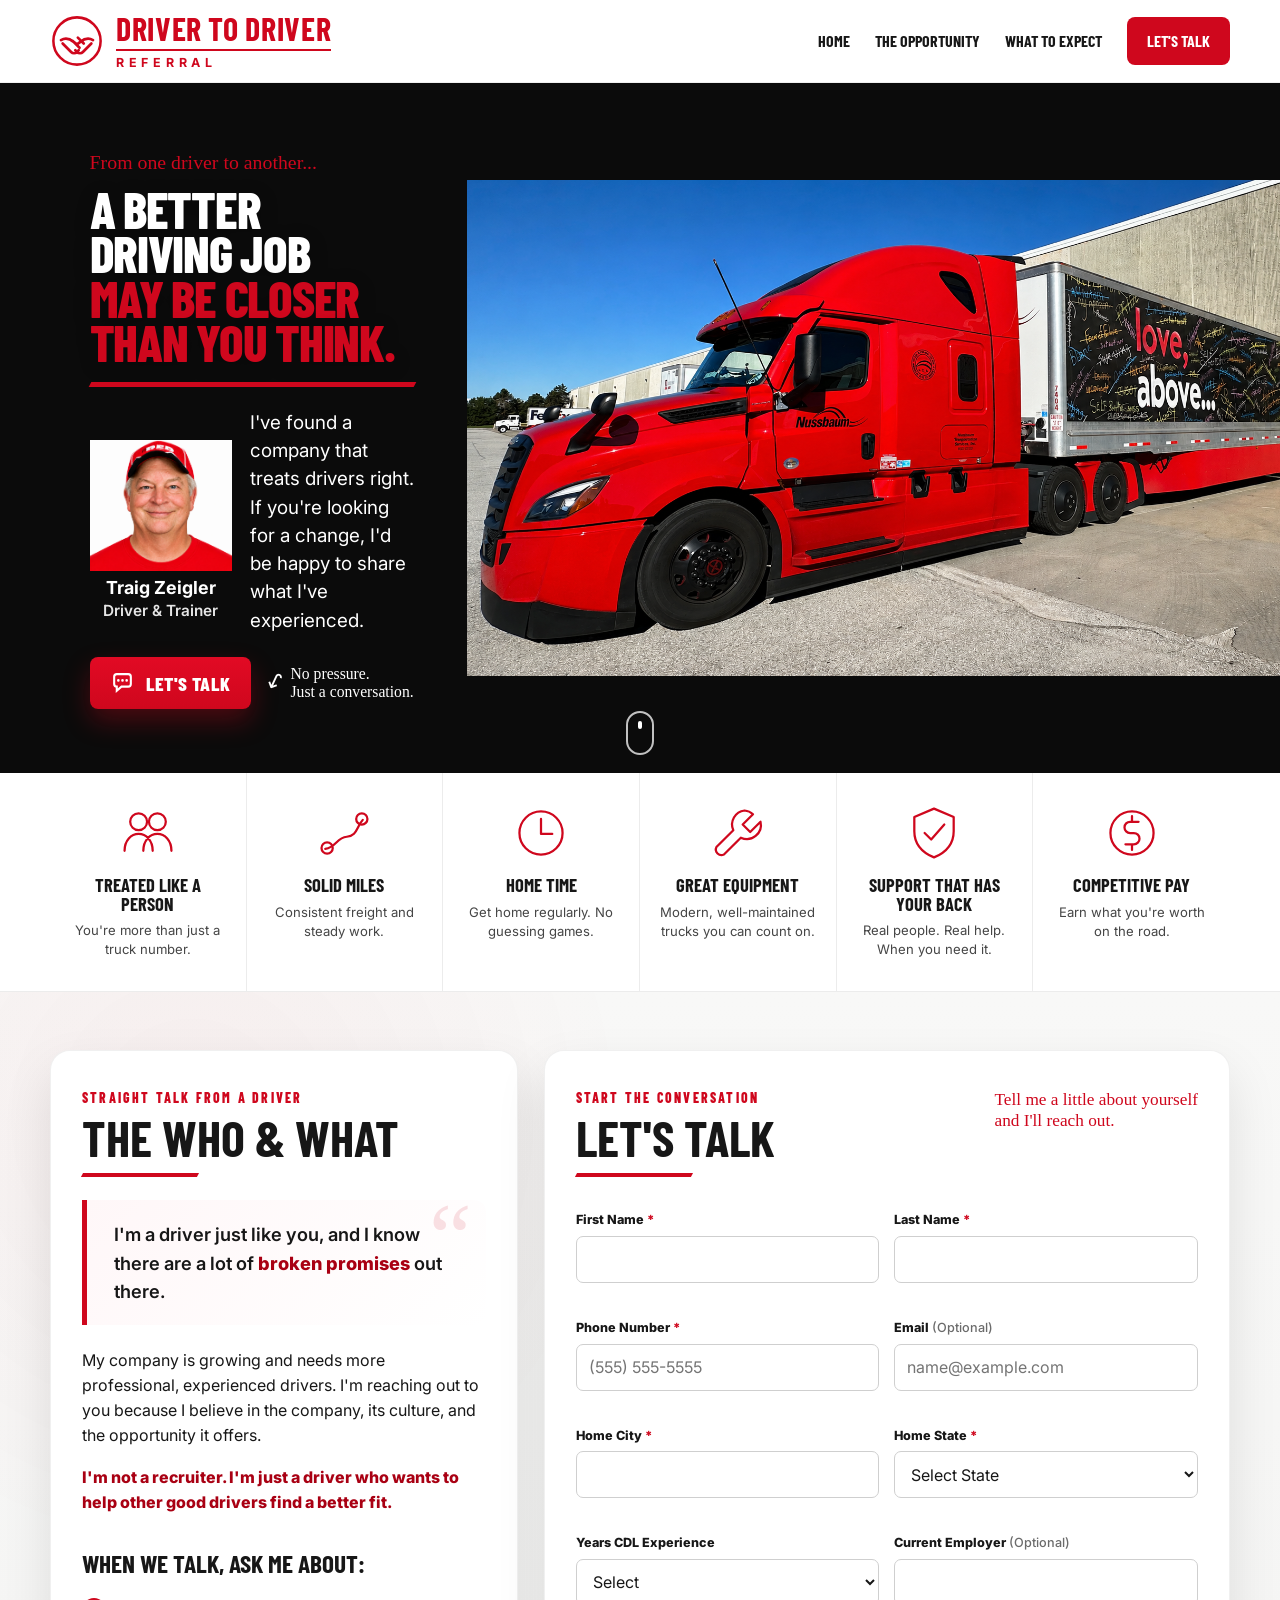
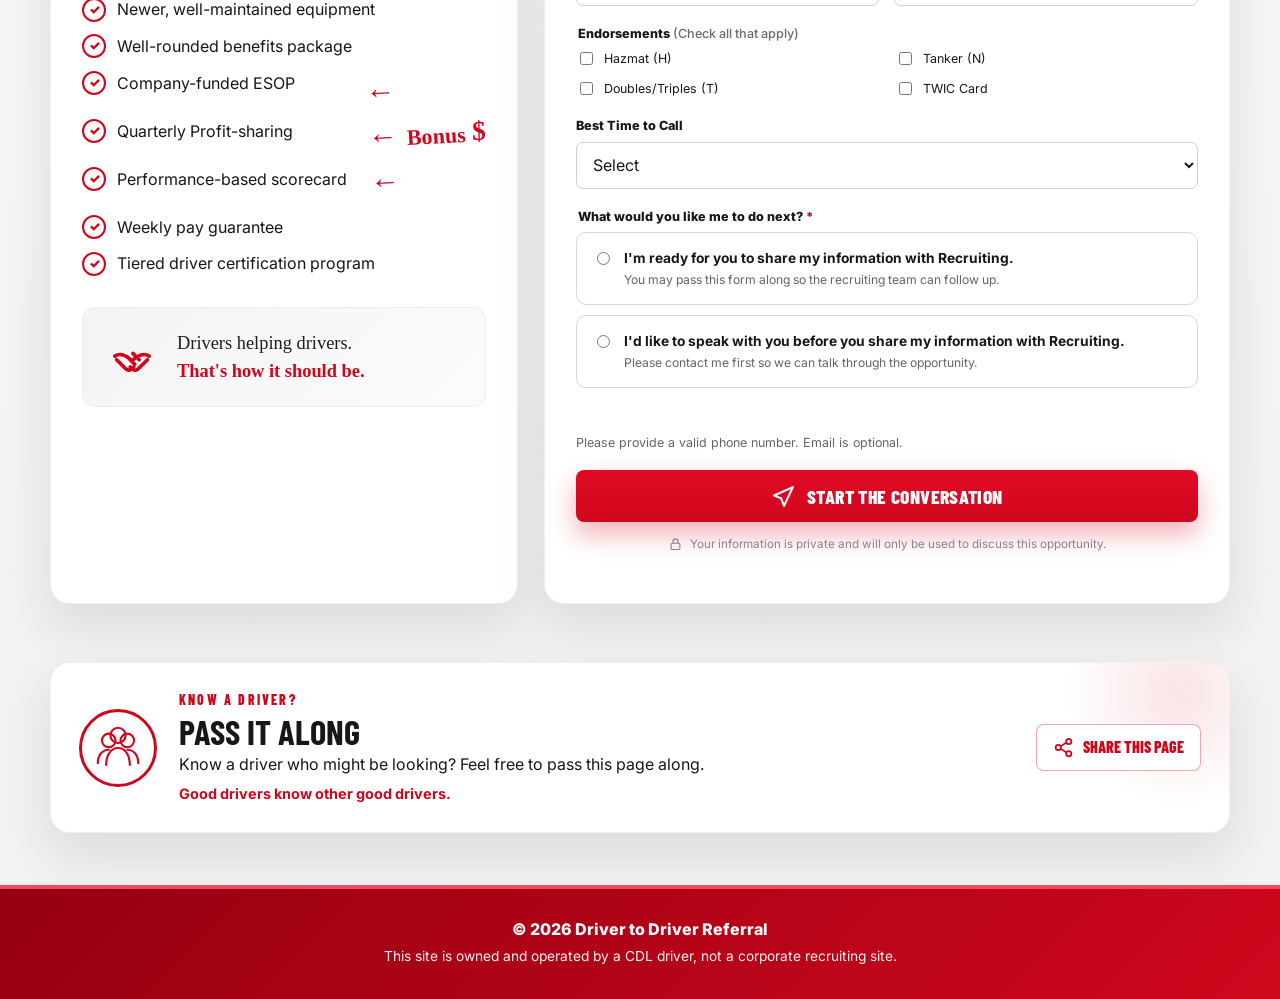
==== index.html @ 785b46cd "Build 3.7.1" ====
<!doctype html>
<html lang="en">
<head>
  <meta charset="utf-8">
  <meta name="viewport" content="width=device-width, initial-scale=1">
  <meta name="theme-color" content="#c7081d">
  <meta name="description" content="A driver-to-driver conversation about a better CDL driving opportunity.">
  <meta property="og:title" content="Driver to Driver Referral">
  <meta property="og:description" content="A straightforward conversation with an experienced CDL driver about a growing driving opportunity.">
  <meta property="og:type" content="website">
  <title>Driver to Driver Referral</title>

  <link rel="preconnect" href="https://fonts.googleapis.com">
  <link rel="preconnect" href="https://fonts.gstatic.com" crossorigin>
  <link href="https://fonts.googleapis.com/css2?family=Barlow+Condensed:wght@600;700;800&family=Inter:wght@400;500;600;700&family=Permanent+Marker&display=swap" rel="stylesheet">
  <link rel="stylesheet" href="style-build-3-7-1.css?v=3.7.1">
  <script src="script-build-3-7-1.js?v=3.7.1" defer></script>
</head>
<body>
  <a class="skip-link" href="#main">Skip to main content</a>

  <header class="site-header" id="home">
    <div class="shell header-inner">
      <a class="brand" href="#home" aria-label="Driver to Driver Referral home">
        <span class="brand-mark" aria-hidden="true">
          <svg viewBox="0 0 64 64">
            <circle cx="32" cy="32" r="28" fill="none" stroke="currentColor" stroke-width="3"/>
            <path d="M13 31c5-3 10-2 15 2l4 3 4-3c5-4 10-5 15-2M15 35l10 10c2 2 5 2 7 0l2-2m15-8L39 45c-2 2-5 2-7 0l-2-2m-3-11 8 8m-2-12 7 7" fill="none" stroke="currentColor" stroke-width="3.2" stroke-linecap="round" stroke-linejoin="round"/>
          </svg>
        </span>
        <span class="brand-copy"><strong>Driver to Driver</strong><span>Referral</span></span>
      </a>

      <button class="menu-toggle" type="button" aria-expanded="false" aria-controls="primary-nav">
        <span></span><span></span><span></span><b class="sr-only">Toggle navigation</b>
      </button>

      <nav class="primary-nav" id="primary-nav" aria-label="Primary navigation">
        <a href="#home">Home</a>
        <a href="#opportunity">The Opportunity</a>
        <a href="#expect">What to Expect</a>
        <a class="nav-cta" href="#talk">Let's Talk</a>
      </nav>
    </div>
  </header>

  <main id="main">
    <section class="hero" aria-labelledby="hero-title">
      <img class="hero-image" src="assets/hero-truck.png?v=3.7.1" alt="Bright red tractor-trailer parked beside a warehouse under a blue sky" fetchpriority="high">
      <div class="hero-scrim" aria-hidden="true"></div>
      <div class="hero-texture" aria-hidden="true"></div>

      <div class="shell hero-inner">
        <div class="hero-copy reveal-on-load">
          <p class="eyebrow script">From one driver to another...</p>
          <h1 id="hero-title">
            <span>A Better</span>
            <span>Driving Job</span>
            <em>May Be Closer</em>
            <em>Than You Think.</em>
          </h1>
          <div class="hero-rule" aria-hidden="true"></div>
          <div class="hero-personal">
            <figure class="hero-portrait">
              <img src="assets/traig-zeigler.png?v=3.7.1" alt="Traig Zeigler, driver and trainer">
              <figcaption>
                <strong>Traig Zeigler</strong>
                <span>Driver &amp; Trainer</span>
              </figcaption>
            </figure>
            <p class="hero-intro">I've found a company that treats drivers right. If you're looking for a change, I'd be happy to share what I've experienced.</p>
          </div>
<div class="hero-actions">
            <a class="button button-primary" href="#talk">
              <svg viewBox="0 0 24 24" aria-hidden="true"><path d="M4 5.5A2.5 2.5 0 0 1 6.5 3h11A2.5 2.5 0 0 1 20 5.5v7a2.5 2.5 0 0 1-2.5 2.5H11l-4.5 4v-4A2.5 2.5 0 0 1 4 12.5v-7Z" fill="none" stroke="currentColor" stroke-width="2"/><path d="M8 9h.01M12 9h.01M16 9h.01" stroke="currentColor" stroke-width="2.5" stroke-linecap="round"/></svg>
              Let's Talk
            </a>
            <p class="no-pressure script">No pressure.<br>Just a conversation.</p>
          </div>
        </div>
      </div>
      <a class="scroll-cue" href="#opportunity" aria-label="Scroll to the opportunity section"><span></span></a>
    </section>

    <section class="benefits" id="opportunity" aria-label="Opportunity benefits">
      <div class="shell benefits-grid">
        <article class="benefit">
          <div class="benefit-icon"><svg viewBox="0 0 64 64" aria-hidden="true"><circle cx="22" cy="20" r="9"/><circle cx="42" cy="20" r="9"/><path d="M7 51c0-11 7-18 15-18s15 7 15 18M27 51c0-11 7-18 15-18s15 7 15 18"/></svg></div>
          <h2>Treated Like a Person</h2><p>You're more than just a truck number.</p>
        </article>
        <article class="benefit">
          <div class="benefit-icon"><svg viewBox="0 0 64 64" aria-hidden="true"><path d="M12 49c12-2 12-12 23-13s10-10 17-18"/><circle cx="14" cy="48" r="6"/><circle cx="51" cy="17" r="6"/></svg></div>
          <h2>Solid Miles</h2><p>Consistent freight and steady work.</p>
        </article>
        <article class="benefit">
          <div class="benefit-icon"><svg viewBox="0 0 64 64" aria-hidden="true"><circle cx="32" cy="32" r="23"/><path d="M32 17v16h12"/></svg></div>
          <h2>Home Time</h2><p>Get home regularly. No guessing games.</p>
        </article>
        <article class="benefit">
          <div class="benefit-icon"><svg viewBox="0 0 64 64" aria-hidden="true"><path d="M39 8a15 15 0 0 0-12 21L9 47a6 6 0 0 0 8 8l18-18A15 15 0 0 0 56 20L45 31l-8-8L48 12A15 15 0 0 0 39 8Z"/></svg></div>
          <h2>Great Equipment</h2><p>Modern, well-maintained trucks you can count on.</p>
        </article>
        <article class="benefit">
          <div class="benefit-icon"><svg viewBox="0 0 64 64" aria-hidden="true"><path d="M32 6 53 15v15c0 14-9 23-21 28C20 53 11 44 11 30V15l21-9Z"/><path d="m22 32 7 7 14-16"/></svg></div>
          <h2>Support That Has Your Back</h2><p>Real people. Real help. When you need it.</p>
        </article>
        <article class="benefit">
          <div class="benefit-icon"><svg viewBox="0 0 64 64" aria-hidden="true"><circle cx="32" cy="32" r="23"/><path d="M39 20h-9a6 6 0 0 0 0 12h4a6 6 0 0 1 0 12h-9M32 14v6m0 24v6"/></svg></div>
          <h2>Competitive Pay</h2><p>Earn what you're worth on the road.</p>
        </article>
      </div>
    </section>

    <section class="conversation" id="expect">
      <div class="shell conversation-grid">
        <article class="story-card panel">
          <span class="section-kicker">Straight talk from a driver</span>
          <h2>The Who &amp; What</h2><div class="red-rule" aria-hidden="true"></div>

          <blockquote>
            <p>I'm a driver just like you, and I know there are a lot of <mark>broken promises</mark> out there.</p>
          </blockquote>

          <p>My company is growing and needs more professional, experienced drivers. I'm reaching out to you because I believe in the company, its culture, and the opportunity it offers.</p>
          <p class="driver-line">I'm not a recruiter. I'm just a driver who wants to help other good drivers find a better fit.</p>

          <h3>When we talk, ask me about:</h3>
          <div class="talking-points-layout">
            <ul class="talking-points talking-points-before">
              <li>Newer, well-maintained equipment</li>
              <li>Well-rounded benefits package</li>
            </ul>

            <div class="bonus-cluster">
              <ul class="talking-points talking-points-bonus">
                <li>Company-funded ESOP</li>
                <li>Quarterly Profit-sharing</li>
                <li>Performance-based scorecard</li>
              </ul>
              <aside class="bonus-callout" aria-label="These three items can provide additional bonus compensation">
                <strong><span class="bonus-word">Bonus</span> <span class="bonus-dollar">$</span></strong>
                <span class="bonus-arrow bonus-arrow-one" aria-hidden="true">←</span>
                <span class="bonus-arrow bonus-arrow-two" aria-hidden="true">←</span>
                <span class="bonus-arrow bonus-arrow-three" aria-hidden="true">←</span>
              </aside>
            </div>

            <ul class="talking-points talking-points-after">
              <li>Weekly pay guarantee</li>
              <li>Tiered driver certification program</li>
            </ul>
          </div>

          <div class="driver-note">
            <span class="driver-note-mark" aria-hidden="true"><svg viewBox="0 0 64 64"><path d="M13 31c5-3 10-2 15 2l4 3 4-3c5-4 10-5 15-2M15 35l10 10c2 2 5 2 7 0l2-2m15-8L39 45c-2 2-5 2-7 0l-2-2m-3-11 8 8m-2-12 7 7" fill="none" stroke="currentColor" stroke-width="4" stroke-linecap="round" stroke-linejoin="round"/></svg></span>
            <p class="script">Drivers helping drivers.<br><strong>That's how it should be.</strong></p>
          </div>
        </article>

        <section class="form-card panel" id="talk" aria-labelledby="talk-title">
          <div class="form-heading">
            <div><span class="section-kicker">Start the conversation</span><h2 id="talk-title">Let's Talk</h2><div class="red-rule" aria-hidden="true"></div></div>
            <p class="script">Tell me a little about yourself<br>and I'll reach out.</p>
          </div>

          <form id="driver-form" action="https://formsubmit.co/redreferral1952@gmail.com" method="POST" novalidate>
            <input type="hidden" name="_subject" value="New Driver to Driver Referral inquiry">
            <input type="hidden" name="_captcha" value="true">
            <input type="hidden" name="_template" value="table">
            <div class="form-grid">
              <div class="field"><label for="first-name">First Name <span>*</span></label><input id="first-name" name="firstName" autocomplete="given-name" required><small id="first-name-error"></small></div>
              <div class="field"><label for="last-name">Last Name <span>*</span></label><input id="last-name" name="lastName" autocomplete="family-name" required><small id="last-name-error"></small></div>
              <div class="field"><label for="phone">Phone Number <span>*</span></label><input id="phone" name="phone" type="tel" inputmode="tel" autocomplete="tel" placeholder="(555) 555-5555" required><small id="phone-error"></small></div>
              <div class="field"><label for="email">Email <span class="optional">(Optional)</span></label><input id="email" name="email" type="email" autocomplete="email" placeholder="name@example.com"><small id="email-error"></small></div>
              <div class="field"><label for="city">Home City <span>*</span></label><input id="city" name="city" autocomplete="address-level2" required><small id="city-error"></small></div>
              <div class="field"><label for="state">Home State <span>*</span></label><select id="state" name="state" autocomplete="address-level1" required><option value="">Select State</option><option>Alabama</option><option>Alaska</option><option>Arizona</option><option>Arkansas</option><option>California</option><option>Colorado</option><option>Connecticut</option><option>Delaware</option><option>Florida</option><option>Georgia</option><option>Hawaii</option><option>Idaho</option><option>Illinois</option><option>Indiana</option><option>Iowa</option><option>Kansas</option><option>Kentucky</option><option>Louisiana</option><option>Maine</option><option>Maryland</option><option>Massachusetts</option><option>Michigan</option><option>Minnesota</option><option>Mississippi</option><option>Missouri</option><option>Montana</option><option>Nebraska</option><option>Nevada</option><option>New Hampshire</option><option>New Jersey</option><option>New Mexico</option><option>New York</option><option>North Carolina</option><option>North Dakota</option><option>Ohio</option><option>Oklahoma</option><option>Oregon</option><option>Pennsylvania</option><option>Rhode Island</option><option>South Carolina</option><option>South Dakota</option><option>Tennessee</option><option>Texas</option><option>Utah</option><option>Vermont</option><option>Virginia</option><option>Washington</option><option>West Virginia</option><option>Wisconsin</option><option>Wyoming</option></select><small id="state-error"></small></div>
              <div class="field"><label for="experience">Years CDL Experience</label><select id="experience" name="experience"><option value="">Select</option><option>Less than 1 year</option><option>1–3 years</option><option>3–5 years</option><option>5–10 years</option><option>10+ years</option></select></div>
              <div class="field"><label for="employer">Current Employer <span class="optional">(Optional)</span></label><input id="employer" name="employer" autocomplete="organization"></div>
            </div>

            <fieldset class="endorsements"><legend>Endorsements <span class="optional">(Check all that apply)</span></legend><label><input type="checkbox" name="endorsements" value="Hazmat (H)"> Hazmat (H)</label><label><input type="checkbox" name="endorsements" value="Tanker (N)"> Tanker (N)</label><label><input type="checkbox" name="endorsements" value="Doubles/Triples (T)"> Doubles/Triples (T)</label><label><input type="checkbox" name="endorsements" value="TWIC Card"> TWIC Card</label></fieldset>

            <div class="field compact-field"><label for="best-time">Best Time to Call</label><select id="best-time" name="bestTime"><option value="">Select</option><option>Morning</option><option>Afternoon</option><option>Evening</option><option>Anytime</option></select></div>

            <fieldset class="consent-options"><legend>What would you like me to do next? <span>*</span></legend>
              <label class="choice-card"><input type="radio" name="nextStep" value="Share with recruiting" required><span><strong>I'm ready for you to share my information with Recruiting.</strong><small>You may pass this form along so the recruiting team can follow up.</small></span></label>
              <label class="choice-card"><input type="radio" name="nextStep" value="Talk with driver first"><span><strong>I'd like to speak with you before you share my information with Recruiting.</strong><small>Please contact me first so we can talk through the opportunity.</small></span></label>
              <small id="next-step-error"></small>
            </fieldset>

            <p class="contact-note" id="phone-email-note">Please provide a valid phone number. Email is optional.</p>
            <button class="button submit-button" type="submit"><svg viewBox="0 0 24 24" aria-hidden="true"><path d="m21 3-8.5 18-2.8-7.2L3 11l18-8Z" fill="none" stroke="currentColor" stroke-width="2" stroke-linejoin="round"/></svg>Start the Conversation</button>
            <p class="privacy-note"><svg viewBox="0 0 24 24" aria-hidden="true"><rect x="5" y="10" width="14" height="10" rx="2"/><path d="M8 10V7a4 4 0 0 1 8 0v3"/></svg>Your information is private and will only be used to discuss this opportunity.</p>
            <div class="form-status" id="form-status" role="status" aria-live="polite"></div>
          </form>
        </section>
      </div>
    </section>

    <section class="refer-section" aria-labelledby="refer-title">
      <div class="shell refer-card panel">
        <div class="refer-icon" aria-hidden="true"><svg viewBox="0 0 64 64"><circle cx="21" cy="23" r="8"/><circle cx="43" cy="23" r="8"/><circle cx="32" cy="17" r="9"/><path d="M8 50c0-10 6-16 13-16m35 16c0-10-6-16-13-16M18 52c0-12 6-20 14-20s14 8 14 20"/></svg></div>
        <div class="refer-copy"><span class="section-kicker">Know a Driver?</span><h2 id="refer-title">Pass It Along</h2><p>Know a driver who might be looking? Feel free to pass this page along.</p><strong>Good drivers know other good drivers.</strong></div>
        <button class="share-button" id="share-button" type="button"><svg viewBox="0 0 24 24" aria-hidden="true"><circle cx="18" cy="5" r="3"/><circle cx="6" cy="12" r="3"/><circle cx="18" cy="19" r="3"/><path d="m8.7 10.7 6.6-4.4m-6.6 7 6.6 4.4"/></svg><span>Share This Page</span></button>
      </div>
    </section>
  </main>

  <footer class="site-footer">
    <div class="shell"><p>© <span id="copyright-year">2026</span> Driver to Driver Referral</p><p>This site is owned and operated by a CDL driver, not a corporate recruiting site.</p></div>
  </footer>
</body>
</html>
---- style-build-3-7-1.css ----
:root{--red:#cf071d;--red-dark:#a90013;--ink:#171717;--muted:#646464;--paper:#fff;--soft:#f6f6f5;--line:#dedede;--shadow:0 22px 50px rgba(17,17,17,.10);--radius:20px;--shell:1180px}*,:before,:after{box-sizing:border-box}html{scroll-behavior:smooth}body{margin:0;color:var(--ink);background:var(--paper);font-family:Inter,Arial,sans-serif;line-height:1.55;-webkit-font-smoothing:antialiased}img{max-width:100%;display:block}a{color:inherit}button,input,select{font:inherit}button,a{-webkit-tap-highlight-color:transparent}.shell{width:min(calc(100% - 32px),var(--shell));margin-inline:auto}.sr-only{position:absolute;width:1px;height:1px;padding:0;margin:-1px;overflow:hidden;clip:rect(0,0,0,0);white-space:nowrap;border:0}.skip-link{position:fixed;z-index:999;left:16px;top:12px;padding:10px 14px;color:#fff;background:#111;border-radius:8px;transform:translateY(-150%)}.skip-link:focus{transform:translateY(0)}
.site-header{position:sticky;top:0;z-index:100;background:rgba(255,255,255,.95);backdrop-filter:blur(14px);border-bottom:1px solid rgba(0,0,0,.06);transition:box-shadow .2s ease}.site-header.is-scrolled{box-shadow:0 8px 28px rgba(0,0,0,.08)}.header-inner{min-height:82px;display:flex;align-items:center;justify-content:space-between;gap:24px}.brand{display:inline-flex;align-items:center;gap:12px;color:var(--red);text-decoration:none}.brand-mark{width:54px;height:54px;display:grid;place-items:center}.brand-mark svg{width:100%;height:100%}.brand-copy{display:grid;line-height:.95;text-transform:uppercase}.brand-copy strong{font-family:"Barlow Condensed",sans-serif;font-size:clamp(1.55rem,3vw,2rem);letter-spacing:.02em}.brand-copy span{margin-top:6px;padding-top:6px;font-size:.78rem;font-weight:700;letter-spacing:.38em;border-top:2px solid currentColor}.menu-toggle{width:46px;height:42px;display:inline-grid;place-content:center;gap:5px;background:transparent;border:0;cursor:pointer}.menu-toggle span{width:26px;height:2px;background:var(--ink);border-radius:4px;transition:.2s}.menu-toggle[aria-expanded=true] span:nth-child(1){transform:translateY(7px) rotate(45deg)}.menu-toggle[aria-expanded=true] span:nth-child(2){opacity:0}.menu-toggle[aria-expanded=true] span:nth-child(3){transform:translateY(-7px) rotate(-45deg)}.primary-nav{position:absolute;left:0;right:0;top:100%;display:none;padding:14px 16px 20px;background:#fff;border-bottom:1px solid var(--line);box-shadow:0 12px 25px rgba(0,0,0,.08)}.primary-nav.is-open{display:grid}.primary-nav a{padding:13px 10px;font-family:"Barlow Condensed",sans-serif;font-size:1.12rem;font-weight:700;text-transform:uppercase;text-decoration:none}.primary-nav a:hover,.primary-nav a:focus-visible{color:var(--red)}.primary-nav .nav-cta{margin-top:8px;text-align:center;color:#fff;background:var(--red);border-radius:8px}
.hero{position:relative;min-height:700px;overflow:hidden;background:#111}.hero-image{position:absolute;inset:0;width:100%;height:100%;object-fit:cover;object-position:58% center;transform:scale(1.015)}.hero-scrim{position:absolute;inset:0;background:linear-gradient(90deg,rgba(0,0,0,.93) 0%,rgba(0,0,0,.8) 31%,rgba(0,0,0,.4) 55%,rgba(0,0,0,.06) 78%),linear-gradient(0deg,rgba(0,0,0,.33),transparent 48%)}.hero-texture{position:absolute;inset:0;opacity:.12;background-image:radial-gradient(rgba(255,255,255,.25) .6px,transparent .6px);background-size:8px 8px;mix-blend-mode:soft-light}.hero-inner{position:relative;z-index:1;min-height:700px;display:flex;align-items:center;padding-block:56px}.hero-copy{width:min(100%,570px);color:#fff}.reveal-on-load{animation:heroIn .75s ease-out both}@keyframes heroIn{from{opacity:0;transform:translateY(18px)}to{opacity:1;transform:none}}.script{margin:0;color:var(--red);font-family:"Permanent Marker",cursive;font-weight:400}.eyebrow{font-size:clamp(1.1rem,3.8vw,1.7rem)}.hero h1{margin:12px 0 0;font-family:"Barlow Condensed",sans-serif;font-size:clamp(3.7rem,13.3vw,6.5rem);font-weight:800;line-height:.82;letter-spacing:-.025em;text-transform:uppercase;text-shadow:0 4px 18px rgba(0,0,0,.26)}.hero h1 span,.hero h1 em{display:block;font-style:normal}.hero h1 em{color:var(--red)}.hero-rule,.red-rule{height:5px;background:var(--red);transform:skewX(-28deg)}.hero-rule{width:min(100%,490px);margin:24px 0 20px}.hero-intro{max-width:515px;margin:0 0 18px;font-size:1.02rem}.hero-points{display:grid;grid-template-columns:1fr;gap:8px;margin:0;padding:0;list-style:none}.hero-points li{position:relative;padding-left:26px;font-size:.94rem;font-weight:600}.hero-points li:before{content:"✓";position:absolute;left:0;top:.05em;display:grid;place-items:center;width:18px;height:18px;color:#fff;background:var(--red);border-radius:50%;font-size:.72rem;font-weight:800}.hero-actions{display:flex;flex-wrap:wrap;align-items:center;gap:18px;margin-top:28px}.button{min-height:54px;display:inline-flex;align-items:center;justify-content:center;gap:11px;padding:13px 25px;color:#fff;background:linear-gradient(180deg,#e20a24,var(--red));border:0;border-radius:8px;box-shadow:0 12px 27px rgba(207,7,29,.32);font-family:"Barlow Condensed",sans-serif;font-size:1.36rem;font-weight:800;letter-spacing:.02em;text-transform:uppercase;text-decoration:none;cursor:pointer;transition:transform .18s ease,box-shadow .18s ease,filter .18s ease}.button:hover{transform:translateY(-2px);box-shadow:0 16px 34px rgba(207,7,29,.38);filter:saturate(1.08)}.button:focus-visible,.share-button:focus-visible{outline:3px solid #fff;outline-offset:3px}.button svg{width:25px;height:25px}.no-pressure{position:relative;padding-left:26px;color:#fff;font-size:1.05rem;line-height:1.18}.no-pressure:before{content:"↪";position:absolute;left:0;top:2px;color:#fff;font-family:sans-serif;font-size:1.4rem;transform:rotate(115deg)}.scroll-cue{position:absolute;z-index:2;bottom:18px;left:50%;width:28px;height:44px;border:2px solid rgba(255,255,255,.75);border-radius:16px;transform:translateX(-50%)}.scroll-cue span{position:absolute;left:50%;top:8px;width:4px;height:8px;background:#fff;border-radius:4px;transform:translateX(-50%);animation:scroll 1.7s infinite}@keyframes scroll{0%{opacity:0;transform:translate(-50%,0)}35%{opacity:1}100%{opacity:0;transform:translate(-50%,14px)}}
.benefits{position:relative;background:#fff;border-bottom:1px solid #ececec}.benefits-grid{display:grid;grid-template-columns:repeat(2,1fr)}.benefit{min-width:0;padding:30px 16px 32px;text-align:center;border-right:1px solid #ececec;border-bottom:1px solid #ececec;transition:background .2s ease,transform .2s ease}.benefit:nth-child(2n){border-right:0}.benefit:hover{background:#fff8f9;transform:translateY(-3px)}.benefit-icon{width:60px;height:60px;margin:0 auto 13px;color:var(--red);transition:transform .2s ease}.benefit:hover .benefit-icon{transform:scale(1.08)}.benefit-icon svg{width:100%;height:100%;fill:none;stroke:currentColor;stroke-width:2.4;stroke-linecap:round;stroke-linejoin:round}.benefit h2{margin:0 0 8px;font-family:"Barlow Condensed",sans-serif;font-size:1.16rem;line-height:1;text-transform:uppercase}.benefit p{margin:0;color:#454545;font-size:.82rem;line-height:1.45}
.conversation{padding:50px 0;background:radial-gradient(circle at 15% 10%,rgba(207,7,29,.045),transparent 28%),linear-gradient(180deg,#f8f8f7,#f2f2f1)}.conversation-grid{display:grid;gap:26px}.panel{background:#fff;border:1px solid rgba(0,0,0,.06);border-radius:var(--radius);box-shadow:var(--shadow)}.story-card,.form-card{padding:30px 23px}.section-kicker{display:block;margin-bottom:5px;color:var(--red);font-family:"Barlow Condensed",sans-serif;font-size:.86rem;font-weight:800;letter-spacing:.16em;text-transform:uppercase}.story-card h2,.form-card h2,.refer-card h2{margin:0;font-family:"Barlow Condensed",sans-serif;font-size:clamp(2.2rem,8vw,3.15rem);line-height:.95;text-transform:uppercase}.red-rule{width:116px;height:4px;margin:12px 0 23px}.story-card p{margin:0 0 18px}.story-card blockquote{position:relative;margin:0 0 23px;padding:20px 20px 20px 27px;background:linear-gradient(135deg,#fff7f8,#fff);border-left:5px solid var(--red);border-radius:0 12px 12px 0}.story-card blockquote:before{content:"“";position:absolute;right:14px;top:-11px;color:rgba(207,7,29,.12);font-family:Georgia,serif;font-size:6rem;line-height:1}.story-card blockquote p{position:relative;margin:0;font-size:1.14rem;font-weight:600}.story-card mark{color:var(--red-dark);background:transparent;font-weight:800}.driver-line{color:var(--red-dark);font-weight:800}.story-card h3{margin:29px 0 14px;font-family:"Barlow Condensed",sans-serif;font-size:1.58rem;text-transform:uppercase}.talking-points{display:grid;gap:12px;margin:0;padding:0;list-style:none}.talking-points li{position:relative;padding-left:35px}.talking-points li:before{content:"✓";position:absolute;left:0;top:.04em;display:grid;place-items:center;width:24px;height:24px;color:var(--red);border:2px solid var(--red);border-radius:50%;font-size:.8rem;font-weight:900}.driver-note{display:flex;align-items:center;gap:16px;margin-top:31px;padding:20px;background:linear-gradient(135deg,#f4f4f4,#fbfbfb);border:1px solid #ececec;border-radius:13px}.driver-note-mark{flex:0 0 58px;width:58px;height:58px;color:var(--red)}.driver-note-mark svg{width:100%;height:100%}.driver-note p{margin:0;color:#1f1f1f;font-size:1.15rem}.driver-note strong{color:var(--red)}.form-heading{display:flex;flex-direction:column;gap:5px;margin-bottom:10px}.form-heading .script{font-size:1.08rem;line-height:1.2}.form-grid{display:grid;gap:15px}.field label,fieldset legend{display:block;margin-bottom:6px;font-size:.79rem;font-weight:800}.field label>span,fieldset legend>span{color:var(--red)}.optional{color:#6b6b6b!important;font-weight:500}.field input,.field select{width:100%;min-height:47px;padding:10px 12px;color:var(--ink);background:#fff;border:1px solid #cfcfcf;border-radius:7px;outline:none;transition:border-color .16s ease,box-shadow .16s ease,background .16s ease}.field input:hover,.field select:hover{border-color:#aaa}.field input:focus,.field select:focus{border-color:var(--red);box-shadow:0 0 0 4px rgba(207,7,29,.10);background:#fff}.field input[aria-invalid=true],.field select[aria-invalid=true]{border-color:var(--red);box-shadow:0 0 0 3px rgba(207,7,29,.09)}.field small,.consent-options>small{display:block;min-height:17px;margin-top:3px;color:var(--red-dark);font-size:.75rem;line-height:1.2}.endorsements,.consent-options{margin:18px 0 0;padding:0;border:0}.endorsements{display:grid;grid-template-columns:1fr 1fr;gap:10px 16px}.endorsements legend{grid-column:1/-1}.endorsements label{display:flex;align-items:center;gap:8px;font-size:.78rem}.endorsements input,.choice-card input{accent-color:var(--red)}.compact-field{margin-top:18px}.consent-options{display:grid;gap:10px}.choice-card{display:grid;grid-template-columns:auto 1fr;gap:11px;align-items:flex-start;padding:15px;border:1px solid #d8d8d8;border-radius:10px;cursor:pointer;transition:border-color .16s ease,background .16s ease,box-shadow .16s ease}.choice-card:hover,.choice-card:has(input:checked){border-color:var(--red);background:#fff8f9;box-shadow:0 7px 18px rgba(207,7,29,.08)}.choice-card input{margin-top:4px}.choice-card strong{display:block;margin-bottom:3px;font-size:.86rem}.choice-card small{display:block;min-height:0;color:var(--muted);font-size:.76rem;line-height:1.35}.contact-note{margin:15px 0 10px;color:var(--muted);font-size:.78rem}.contact-note.is-error{color:var(--red-dark);font-weight:700}.submit-button{width:100%;margin-top:8px}.privacy-note{display:flex;align-items:center;justify-content:center;gap:7px;margin:13px 0 0;color:#858585;font-size:.73rem;text-align:center}.privacy-note svg{width:15px;height:15px;fill:none;stroke:currentColor;stroke-width:1.8}.form-status{margin-top:14px;padding:0;border-radius:8px;font-size:.84rem;font-weight:700}.form-status.success,.form-status.error{padding:12px 14px}.form-status.success{color:#145c32;background:#eaf7ef}.form-status.error{color:#8b0010;background:#fff0f2}
.refer-section{padding:0 0 52px;background:#f2f2f1}.refer-card{position:relative;overflow:hidden;display:flex;align-items:center;gap:22px;padding:26px 28px}.refer-card:after{content:"";position:absolute;right:-70px;top:-90px;width:240px;height:240px;background:radial-gradient(circle,rgba(207,7,29,.11),transparent 67%)}.refer-icon{position:relative;z-index:1;flex:0 0 78px;width:78px;height:78px;color:var(--red);border:3px solid var(--red);border-radius:50%;display:grid;place-items:center}.refer-icon svg{width:54px;height:54px;fill:none;stroke:currentColor;stroke-width:2.5;stroke-linecap:round;stroke-linejoin:round}.refer-copy{position:relative;z-index:1;flex:1}.refer-card h2{font-size:2.15rem}.refer-card p{margin:4px 0}.refer-card strong{color:var(--red);font-size:.9rem}.share-button{position:relative;z-index:1;display:inline-flex;align-items:center;gap:9px;min-height:46px;padding:10px 16px;color:var(--red);background:#fff;border:1px solid rgba(207,7,29,.35);border-radius:8px;font-family:"Barlow Condensed",sans-serif;font-size:1rem;font-weight:800;text-transform:uppercase;cursor:pointer}.share-button:hover{background:#fff8f9}.share-button svg{width:21px;height:21px;fill:none;stroke:currentColor;stroke-width:2}.site-footer{position:relative;padding:28px 0;color:#fff;background:linear-gradient(135deg,#950011,var(--red));text-align:center}.site-footer:before{content:"";position:absolute;left:0;right:0;top:0;height:4px;background:#f24a5c}.site-footer p{margin:4px 0}.site-footer p:first-child{font-weight:800}.site-footer p:last-child{font-size:.86rem;opacity:.95}
@media(min-width:620px){.hero-points{grid-template-columns:repeat(2,minmax(0,1fr))}.benefits-grid{grid-template-columns:repeat(3,1fr)}.benefit:nth-child(2n){border-right:1px solid #ececec}.benefit:nth-child(3n){border-right:0}.form-grid{grid-template-columns:repeat(2,minmax(0,1fr))}.form-heading{flex-direction:row;justify-content:space-between;align-items:flex-start}.form-heading .script{padding-top:3px;text-align:left}}
@media(min-width:900px){.menu-toggle{display:none}.primary-nav{position:static;display:flex;align-items:center;gap:25px;padding:0;background:transparent;border:0;box-shadow:none}.primary-nav a{padding:10px 0;font-size:1rem}.primary-nav .nav-cta{margin:0;padding:12px 20px}.hero,.hero-inner{min-height:690px}.hero-copy{width:550px}.benefits-grid{grid-template-columns:repeat(6,1fr)}.benefit{border-right:1px solid #ececec!important;border-bottom:0;padding-inline:18px}.benefit:last-child{border-right:0!important}.conversation{padding:58px 0}.conversation-grid{grid-template-columns:minmax(0,.92fr) minmax(0,1.35fr);align-items:stretch}.story-card,.form-card{padding:36px 31px}}
@media(min-width:1180px){.hero-image{object-position:center center}}
@media(max-width:899px){.hero{min-height:auto}.hero-image{position:relative;height:330px;object-position:56% center}.hero-scrim{background:linear-gradient(180deg,rgba(0,0,0,.02) 0 260px,rgba(0,0,0,.98) 330px)}.hero-inner{min-height:auto;margin-top:-78px;padding-top:0;padding-bottom:48px;align-items:flex-start}.hero-copy{width:100%;padding:88px 6px 0}.hero h1{font-size:clamp(3.4rem,16vw,5.25rem)}.scroll-cue{display:none}.refer-card{align-items:flex-start;flex-wrap:wrap}.share-button{margin-left:100px}}
@media(max-width:620px){.refer-card{display:grid;grid-template-columns:auto 1fr}.share-button{grid-column:1/-1;margin-left:0;width:100%;justify-content:center}}
@media(max-width:430px){.shell{width:min(calc(100% - 24px),var(--shell))}.header-inner{min-height:72px}.brand-mark{width:43px;height:43px}.brand-copy strong{font-size:1.42rem}.brand-copy span{font-size:.67rem}.hero-image{height:285px}.hero-inner{margin-top:-68px}.benefit{padding-inline:10px}.story-card,.form-card{padding:25px 17px}.endorsements{grid-template-columns:1fr}.refer-card{padding:22px 18px}.refer-icon{flex-basis:64px;width:64px;height:64px}.refer-icon svg{width:44px;height:44px}}

@media(prefers-reduced-motion:reduce){html{scroll-behavior:auto}*,:before,:after{animation-duration:.01ms!important;animation-iteration-count:1!important;transition-duration:.01ms!important}}


/* Build 3.3 hero framing fixes.
   Phones and portrait tablets preserve the tractor's front edge.
   Landscape tablets use a smaller, right-positioned image so the tractor
   sits beside the copy and only the front portion of the trailer remains. */
@media (max-width: 899px) {
  .hero-image {
    width: 100%;
    max-width: 100%;
    left: auto;
    right: auto;
    object-fit: cover;
    object-position: left center;
    transform: none;
  }
}

@media (min-width: 900px) and (max-width: 1100px) {
  .hero {
    background: #0b0b0b;
  }

  .hero-image {
    width: auto;
    max-width: none;
    height: 68%;
    inset: auto auto auto 40%;
    top: 50%;
    object-fit: contain;
    object-position: left center;
    transform: translateY(-50%);
  }

  .hero-copy {
    width: min(39vw, 410px);
  }

  .hero h1 {
    font-size: clamp(3.35rem, 6.2vw, 4.8rem);
  }

  .hero-scrim {
    background:
      linear-gradient(90deg, rgba(0,0,0,.96) 0%, rgba(0,0,0,.90) 34%, rgba(0,0,0,.56) 48%, rgba(0,0,0,.08) 72%),
      linear-gradient(0deg, rgba(0,0,0,.38), transparent 52%);
  }
}

/* Build 3.6: keep the Bonus $ annotation directly beside the three related rows. */
.talking-points-layout {
  display: grid;
  gap: 12px;
}

.talking-points-layout .talking-points {
  margin: 0;
}

.bonus-cluster {
  display: grid;
  grid-template-columns: minmax(0, 1fr) 118px;
  column-gap: 12px;
  align-items: stretch;
}

.bonus-callout {
  position: relative;
  min-height: 132px;
  color: var(--red);
  font-family: "Permanent Marker", cursive;
  transform: rotate(-3deg);
  pointer-events: none;
}

.bonus-callout strong {
  position: absolute;
  right: 0;
  top: 50%;
  transform: translateY(-50%);
  font-size: 1.38rem;
  line-height: 1;
  white-space: nowrap;
}


.bonus-dollar {
  display: inline-block;
  margin-left: 0.04em;
  font-size: 1.24em;
  line-height: 0.72;
  transform: translateY(-0.05em) rotate(2deg);
  transform-origin: center bottom;
}

.bonus-arrow {
  position: absolute;
  left: 0;
  font-size: 1.85rem;
  line-height: 1;
}

.bonus-arrow-one { top: 4px; }
.bonus-arrow-two { top: 49px; }
.bonus-arrow-three { top: 94px; }

@media (max-width: 1120px) {
  .bonus-cluster {
    grid-template-columns: minmax(0, 1fr) 100px;
    column-gap: 8px;
  }
  .bonus-callout strong { font-size: 1.2rem; }
  .bonus-arrow { font-size: 1.55rem; }
}

@media (max-width: 760px) {
  .talking-points-layout { gap: 12px; }

  .bonus-cluster {
    grid-template-columns: minmax(0, 1fr) 96px;
    column-gap: 4px;
  }

  .bonus-callout {
    min-height: 132px;
    transform: rotate(-2deg);
  }

  .bonus-callout strong {
    right: 0;
    font-size: 1.12rem;
  }

  .bonus-arrow {
    left: 0;
    font-size: 1.42rem;
  }
}

@media (max-width: 430px) {
  .bonus-cluster {
    grid-template-columns: minmax(0, 1fr) 82px;
  }

  .bonus-callout strong {
    font-size: 1rem;
  }

  .bonus-arrow {
    font-size: 1.2rem;
  }
}


/* Build 3.6.3 — desktop-only hero composition.
   Mobile and tablet breakpoints above remain unchanged.
   On desktop screens the hero becomes a true split composition:
   copy occupies the dark left side; the truck image is constrained to
   the right side so it no longer sits behind the messaging. */
@media (min-width: 1101px) {
  .hero {
    background: #0b0b0b;
  }

  .hero-image {
    inset: 0 0 0 auto;
    left: 42%;
    right: 0;
    width: 58%;
    max-width: none;
    height: 100%;
    object-fit: cover;
    object-position: left center;
    transform: none;
  }

  .hero-scrim {
    background:
      linear-gradient(90deg,
        rgba(0,0,0,.98) 0%,
        rgba(0,0,0,.98) 37%,
        rgba(0,0,0,.86) 42%,
        rgba(0,0,0,.28) 52%,
        rgba(0,0,0,.04) 68%),
      linear-gradient(0deg, rgba(0,0,0,.28), transparent 48%);
  }

  .hero-copy {
    width: min(38vw, 520px);
  }

  .hero h1 {
    font-size: clamp(4rem, 5.4vw, 6rem);
  }
}

/* Build 3.6.4 — desktop-only hero proportion refinement.
   Reduce the complete hero message group uniformly and give the truck image
   more horizontal room. Mobile and tablet rules are intentionally unchanged. */
@media (min-width: 1101px) {
  .hero-image {
    left: 32%;
    width: 68%;
  }

  .hero-copy {
    width: min(43vw, 520px);
    transform: scale(.72);
    transform-origin: left center;
  }

  .hero-scrim {
    background:
      linear-gradient(90deg,
        rgba(0,0,0,.98) 0%,
        rgba(0,0,0,.98) 28%,
        rgba(0,0,0,.84) 32%,
        rgba(0,0,0,.24) 42%,
        rgba(0,0,0,.04) 58%),
      linear-gradient(0deg, rgba(0,0,0,.28), transparent 48%);
  }
}


/* Build 3.7.0 — approved hero content and responsive composition.
   Based on Production Build 3.6.4. All non-hero sections remain unchanged. */
.hero-personal{display:grid;grid-template-columns:132px minmax(0,1fr);align-items:start;gap:18px;margin-top:2px}
.hero-portrait{margin:0;text-align:center;min-width:0}
.hero-portrait img{display:block;width:132px;height:154px;object-fit:contain;object-position:center bottom;margin:0 auto}
.hero-portrait figcaption{margin-top:7px;color:#fff;line-height:1.12;text-align:center}
.hero-portrait figcaption strong{display:block;font-family:"Inter",sans-serif;font-size:1.02rem;font-weight:700}
.hero-portrait figcaption span{display:block;margin-top:4px;font-family:"Inter",sans-serif;font-size:.88rem;font-weight:600;color:#e5e5e5}
.hero-personal .hero-intro{max-width:none;margin:4px 0 0;font-size:1.16rem;line-height:1.48}

/* Desktop: strict left copy panel / right image panel. */
@media (min-width:1101px){
  .hero{min-height:690px;background:#0b0b0b}
  .hero-inner{min-height:690px;padding-block:44px}
  .hero-copy{width:32%;max-width:none;transform:none;color:#fff;padding-right:24px}
  .hero h1{font-size:clamp(3.1rem,4vw,4.75rem);line-height:.86;margin-top:10px}
  .eyebrow{font-size:clamp(1.05rem,1.55vw,1.45rem)}
  .hero-rule{width:100%;margin:18px 0 18px}
  .hero-image{position:absolute;left:32%;right:0;top:0;bottom:0;width:68%;height:100%;object-fit:contain;object-position:left center;transform:none;background:#0b0b0b}
  .hero-scrim{display:none}
  .hero-texture{left:0;width:32%;right:auto;opacity:.1}
  .hero-personal{grid-template-columns:142px minmax(0,1fr);gap:18px}
  .hero-portrait img{width:142px;height:166px}
  .hero-portrait figcaption strong{font-size:1.12rem}
  .hero-portrait figcaption span{font-size:.96rem}
  .hero-personal .hero-intro{font-size:1.18rem;line-height:1.5}
  .hero-actions{margin-top:22px;gap:14px}
  .button{font-size:1.22rem;min-height:50px;padding:11px 20px}
  .no-pressure{font-size:.98rem}
}

/* Tablet landscape: retain approved split behavior. */
@media (min-width:900px) and (max-width:1100px) and (orientation:landscape){
  .hero{min-height:610px;background:#0b0b0b}
  .hero-inner{min-height:610px;padding-block:34px}
  .hero-copy{width:43%;max-width:none;padding-right:24px;transform:none}
  .hero h1{font-size:clamp(3.3rem,5.7vw,4.7rem);line-height:.85}
  .hero-image{position:absolute;left:43%;right:0;top:0;bottom:0;width:57%;height:100%;object-fit:contain;object-position:left center;transform:none;background:#0b0b0b}
  .hero-scrim{display:none}
  .hero-texture{left:0;width:43%;right:auto}
  .hero-personal{grid-template-columns:118px minmax(0,1fr);gap:16px}
  .hero-portrait img{width:118px;height:138px}
  .hero-portrait figcaption strong{font-size:1rem}
  .hero-portrait figcaption span{font-size:.86rem}
  .hero-personal .hero-intro{font-size:1.05rem;line-height:1.45}
  .hero-actions{margin-top:18px}
}

/* Mobile + tablet portrait: image first, content below, as in Build 3.6.4. */
@media (max-width:899px), (min-width:900px) and (max-width:1100px) and (orientation:portrait){
  .hero{min-height:auto;background:#0b0b0b}
  .hero-image{position:relative;left:auto;right:auto;top:auto;bottom:auto;width:100%;height:clamp(285px,43vw,430px);object-fit:cover;object-position:left center;transform:none;background:#0b0b0b}
  .hero-scrim{display:block;top:0;height:clamp(285px,43vw,430px);bottom:auto;background:linear-gradient(180deg,rgba(0,0,0,0) 64%,#0b0b0b 100%)}
  .hero-texture{display:none}
  .hero-inner{min-height:auto;margin-top:0;padding:28px 0 44px;align-items:flex-start;background:#0b0b0b}
  .hero-copy{width:100%;padding:0 6px;transform:none}
  .hero h1{font-size:clamp(3.25rem,11vw,5.25rem);line-height:.84}
  .hero-rule{width:100%;max-width:490px}
  .hero-personal{grid-template-columns:clamp(108px,20vw,145px) minmax(0,1fr);gap:18px;max-width:680px}
  .hero-portrait img{width:100%;height:auto;max-height:180px}
  .hero-portrait figcaption strong{font-size:clamp(.98rem,2.2vw,1.16rem)}
  .hero-portrait figcaption span{font-size:clamp(.84rem,1.9vw,.98rem)}
  .hero-personal .hero-intro{font-size:clamp(1.05rem,2.6vw,1.22rem);line-height:1.5}
}

@media (max-width:560px){
  .hero-inner{padding-top:24px}
  .hero-personal{grid-template-columns:112px minmax(0,1fr);gap:14px}
  .hero-personal .hero-intro{font-size:1.05rem;line-height:1.45}
  .hero-portrait figcaption strong{font-size:1rem}
  .hero-portrait figcaption span{font-size:.86rem}
}

@media (max-width:390px){
  .hero-personal{grid-template-columns:98px minmax(0,1fr);gap:12px}
  .hero-personal .hero-intro{font-size:1rem}
}


/* Build 3.7.0 final alignment refinements to match approved desktop/tablet mockups. */
@media (min-width:1101px){
  .hero{--hero-split:36.5%;--hero-left-pad:clamp(24px,7vw,130px);}
  .hero-inner{width:100%;max-width:none;margin:0;padding-left:var(--hero-left-pad);padding-right:0;}
  .hero-copy{width:min(480px,calc(var(--hero-split) - var(--hero-left-pad) - 20px));padding-right:0;}
  .hero-image{left:var(--hero-split);width:calc(100% - var(--hero-split));height:72%;top:14%;bottom:auto;object-fit:cover;object-position:left center;}
  .hero-texture{width:var(--hero-split);}
}

@media (min-width:900px) and (max-width:1100px) and (orientation:landscape){
  .hero{--hero-split:43%;--hero-left-pad:16px;}
  .hero-inner{width:100%;max-width:none;margin:0;padding-left:var(--hero-left-pad);padding-right:0;}
  .hero-copy{width:calc(var(--hero-split) - var(--hero-left-pad) - 20px);padding-right:0;}
  .hero-image{left:var(--hero-split);width:calc(100% - var(--hero-split));height:72%;top:14%;bottom:auto;object-fit:cover;object-position:left center;}
  .hero-texture{width:var(--hero-split);}
}
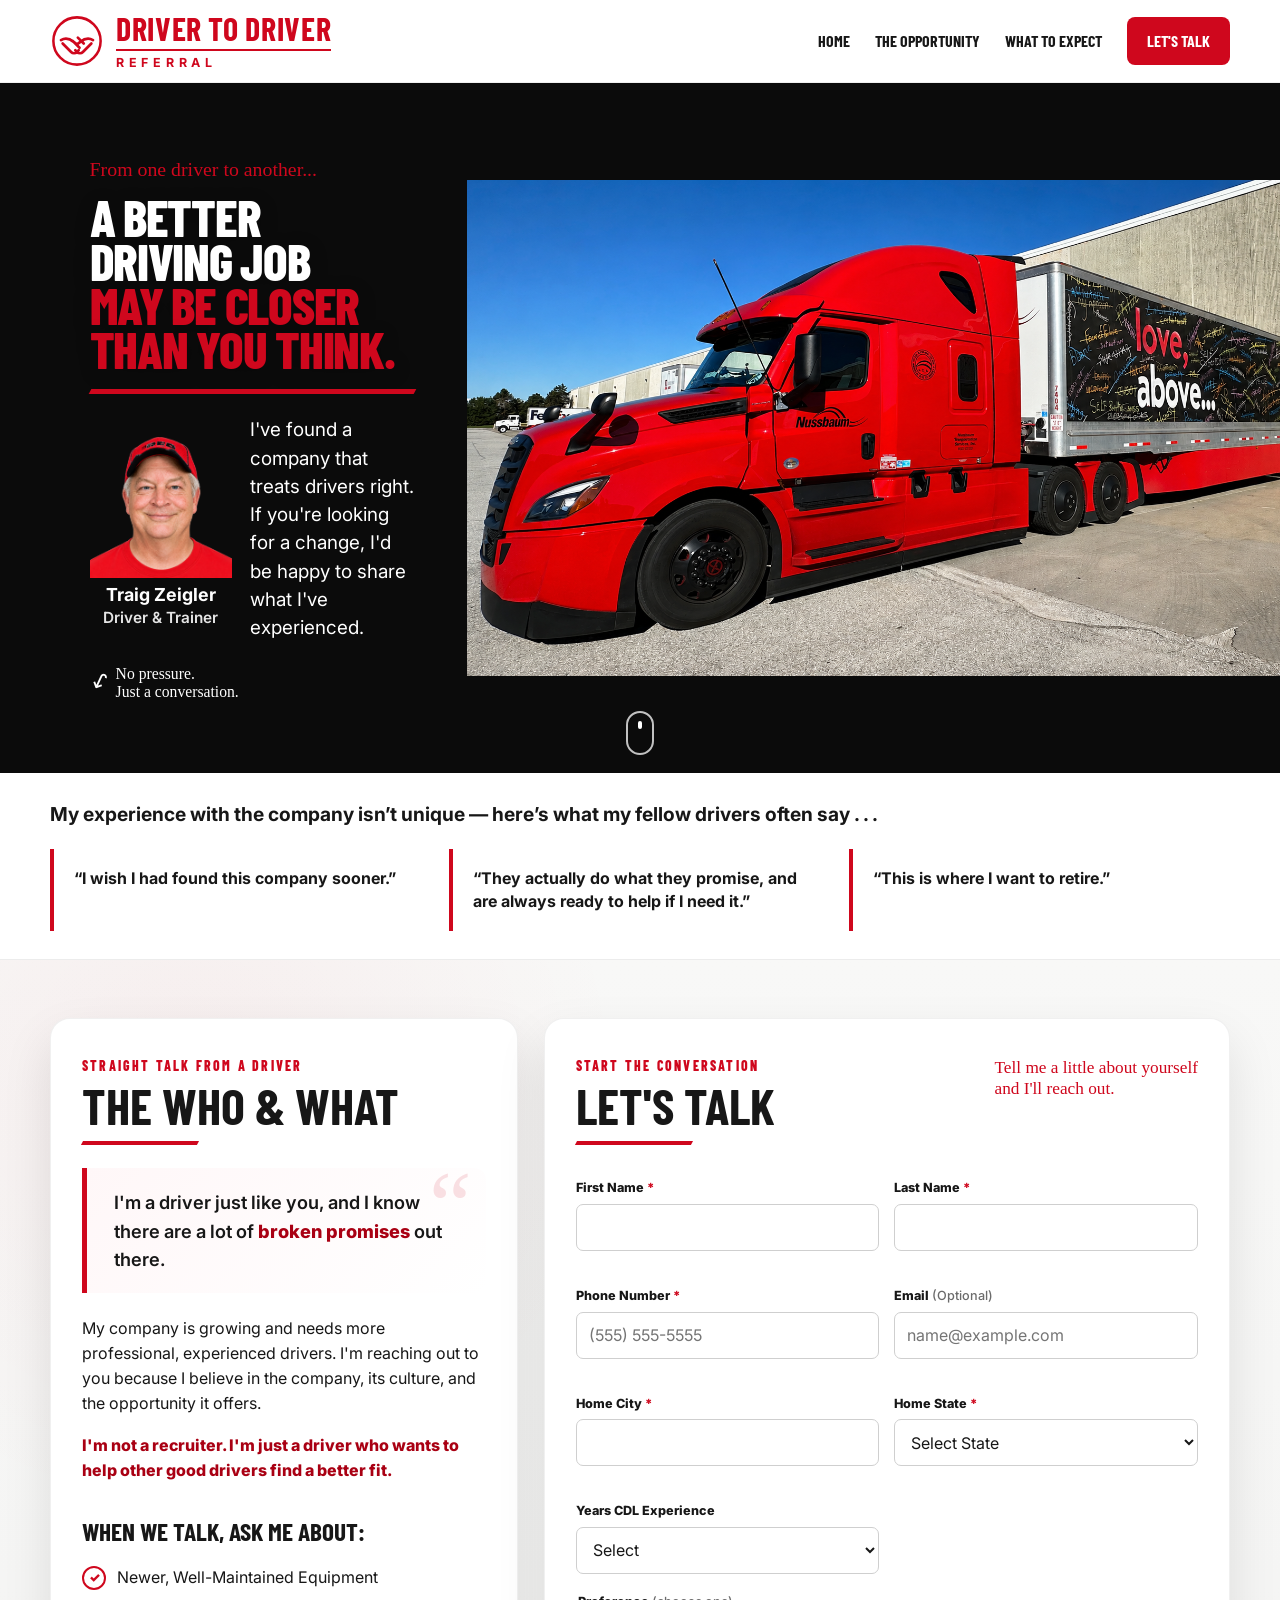
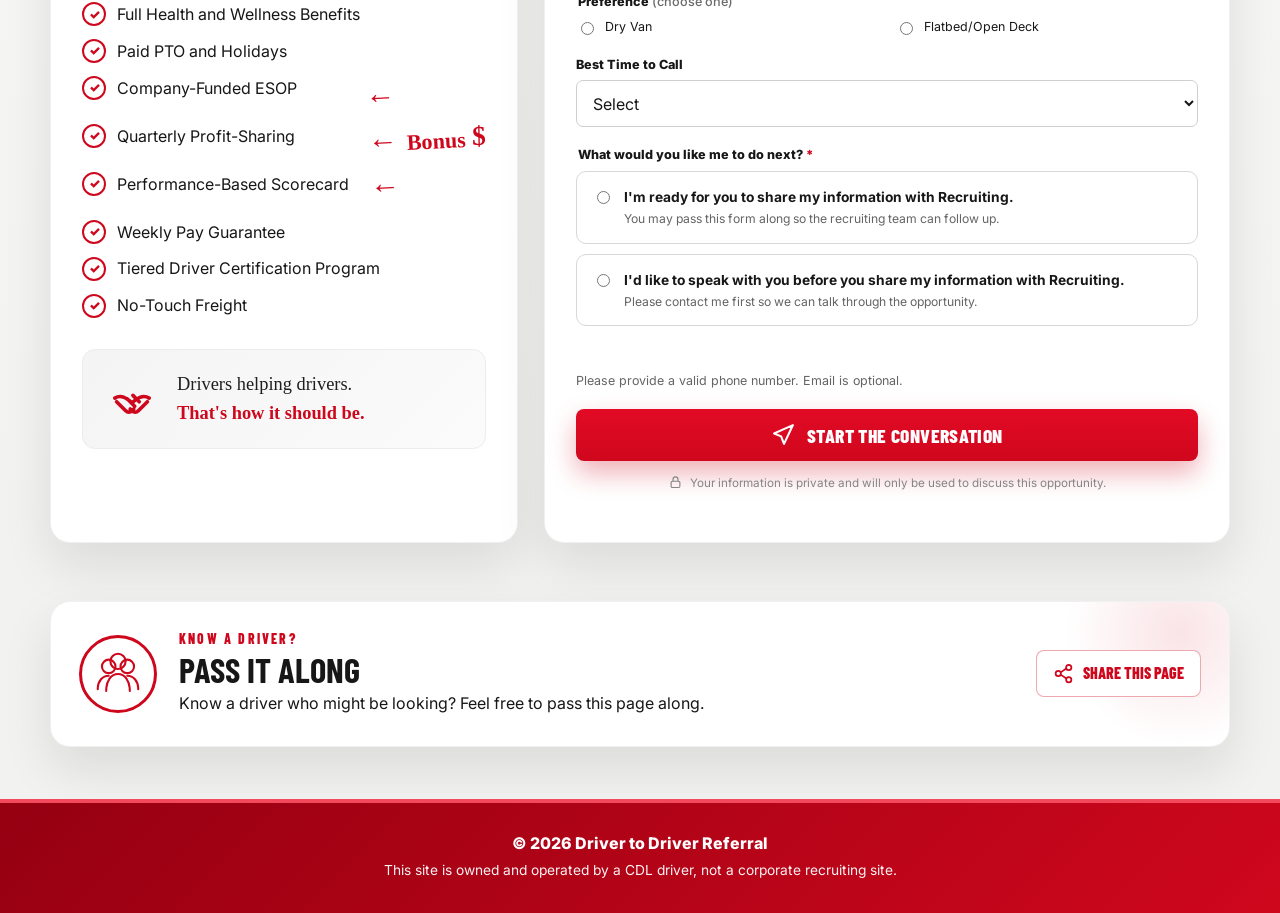
==== commit d07f9c28: "Build 3.8" ====
--- a/index.html
+++ b/index.html
@@ -13,8 +13,8 @@
   <link rel="preconnect" href="https://fonts.googleapis.com">
   <link rel="preconnect" href="https://fonts.gstatic.com" crossorigin>
   <link href="https://fonts.googleapis.com/css2?family=Barlow+Condensed:wght@600;700;800&family=Inter:wght@400;500;600;700&family=Permanent+Marker&display=swap" rel="stylesheet">
-  <link rel="stylesheet" href="style-build-3-7-1.css?v=3.7.1">
-  <script src="script-build-3-7-1.js?v=3.7.1" defer></script>
+  <link rel="stylesheet" href="style-build-3-8-0.css?v=3.8.0">
+  <script src="script-build-3-8-0.js?v=3.8.0" defer></script>
 </head>
 <body>
   <a class="skip-link" href="#main">Skip to main content</a>
@@ -46,7 +46,7 @@
 
   <main id="main">
     <section class="hero" aria-labelledby="hero-title">
-      <img class="hero-image" src="assets/hero-truck.png?v=3.7.1" alt="Bright red tractor-trailer parked beside a warehouse under a blue sky" fetchpriority="high">
+      <img class="hero-image" src="assets/hero-truck.png?v=3.8.0" alt="Bright red tractor-trailer parked beside a warehouse under a blue sky" fetchpriority="high">
       <div class="hero-scrim" aria-hidden="true"></div>
       <div class="hero-texture" aria-hidden="true"></div>
 
@@ -62,7 +62,7 @@
           <div class="hero-rule" aria-hidden="true"></div>
           <div class="hero-personal">
             <figure class="hero-portrait">
-              <img src="assets/traig-zeigler.png?v=3.7.1" alt="Traig Zeigler, driver and trainer">
+              <img src="assets/traig-zeigler.png?v=3.8.0" alt="Traig Zeigler, driver and trainer">
               <figcaption>
                 <strong>Traig Zeigler</strong>
                 <span>Driver &amp; Trainer</span>
@@ -71,10 +71,6 @@
             <p class="hero-intro">I've found a company that treats drivers right. If you're looking for a change, I'd be happy to share what I've experienced.</p>
           </div>
 <div class="hero-actions">
-            <a class="button button-primary" href="#talk">
-              <svg viewBox="0 0 24 24" aria-hidden="true"><path d="M4 5.5A2.5 2.5 0 0 1 6.5 3h11A2.5 2.5 0 0 1 20 5.5v7a2.5 2.5 0 0 1-2.5 2.5H11l-4.5 4v-4A2.5 2.5 0 0 1 4 12.5v-7Z" fill="none" stroke="currentColor" stroke-width="2"/><path d="M8 9h.01M12 9h.01M16 9h.01" stroke="currentColor" stroke-width="2.5" stroke-linecap="round"/></svg>
-              Let's Talk
-            </a>
             <p class="no-pressure script">No pressure.<br>Just a conversation.</p>
           </div>
         </div>
@@ -82,32 +78,14 @@
       <a class="scroll-cue" href="#opportunity" aria-label="Scroll to the opportunity section"><span></span></a>
     </section>
 
-    <section class="benefits" id="opportunity" aria-label="Opportunity benefits">
-      <div class="shell benefits-grid">
-        <article class="benefit">
-          <div class="benefit-icon"><svg viewBox="0 0 64 64" aria-hidden="true"><circle cx="22" cy="20" r="9"/><circle cx="42" cy="20" r="9"/><path d="M7 51c0-11 7-18 15-18s15 7 15 18M27 51c0-11 7-18 15-18s15 7 15 18"/></svg></div>
-          <h2>Treated Like a Person</h2><p>You're more than just a truck number.</p>
-        </article>
-        <article class="benefit">
-          <div class="benefit-icon"><svg viewBox="0 0 64 64" aria-hidden="true"><path d="M12 49c12-2 12-12 23-13s10-10 17-18"/><circle cx="14" cy="48" r="6"/><circle cx="51" cy="17" r="6"/></svg></div>
-          <h2>Solid Miles</h2><p>Consistent freight and steady work.</p>
-        </article>
-        <article class="benefit">
-          <div class="benefit-icon"><svg viewBox="0 0 64 64" aria-hidden="true"><circle cx="32" cy="32" r="23"/><path d="M32 17v16h12"/></svg></div>
-          <h2>Home Time</h2><p>Get home regularly. No guessing games.</p>
-        </article>
-        <article class="benefit">
-          <div class="benefit-icon"><svg viewBox="0 0 64 64" aria-hidden="true"><path d="M39 8a15 15 0 0 0-12 21L9 47a6 6 0 0 0 8 8l18-18A15 15 0 0 0 56 20L45 31l-8-8L48 12A15 15 0 0 0 39 8Z"/></svg></div>
-          <h2>Great Equipment</h2><p>Modern, well-maintained trucks you can count on.</p>
-        </article>
-        <article class="benefit">
-          <div class="benefit-icon"><svg viewBox="0 0 64 64" aria-hidden="true"><path d="M32 6 53 15v15c0 14-9 23-21 28C20 53 11 44 11 30V15l21-9Z"/><path d="m22 32 7 7 14-16"/></svg></div>
-          <h2>Support That Has Your Back</h2><p>Real people. Real help. When you need it.</p>
-        </article>
-        <article class="benefit">
-          <div class="benefit-icon"><svg viewBox="0 0 64 64" aria-hidden="true"><circle cx="32" cy="32" r="23"/><path d="M39 20h-9a6 6 0 0 0 0 12h4a6 6 0 0 1 0 12h-9M32 14v6m0 24v6"/></svg></div>
-          <h2>Competitive Pay</h2><p>Earn what you're worth on the road.</p>
-        </article>
+    <section class="benefits driver-voices" id="opportunity" aria-label="What fellow drivers say">
+      <div class="shell driver-voices-inner">
+        <p class="driver-voices-intro">My experience with the company isn’t unique — here’s what my fellow drivers often say . . .</p>
+        <div class="driver-quotes">
+          <blockquote>“I wish I had found this company sooner.”</blockquote>
+          <blockquote>“They actually do what they promise, and are always ready to help if I need it.”</blockquote>
+          <blockquote>“This is where I want to retire.”</blockquote>
+        </div>
       </div>
     </section>
 
@@ -127,15 +105,16 @@
           <h3>When we talk, ask me about:</h3>
           <div class="talking-points-layout">
             <ul class="talking-points talking-points-before">
-              <li>Newer, well-maintained equipment</li>
-              <li>Well-rounded benefits package</li>
+              <li>Newer, Well-Maintained Equipment</li>
+              <li>Full Health and Wellness Benefits</li>
+              <li>Paid PTO and Holidays</li>
             </ul>
 
             <div class="bonus-cluster">
               <ul class="talking-points talking-points-bonus">
-                <li>Company-funded ESOP</li>
-                <li>Quarterly Profit-sharing</li>
-                <li>Performance-based scorecard</li>
+                <li>Company-Funded ESOP</li>
+                <li>Quarterly Profit-Sharing</li>
+                <li>Performance-Based Scorecard</li>
               </ul>
               <aside class="bonus-callout" aria-label="These three items can provide additional bonus compensation">
                 <strong><span class="bonus-word">Bonus</span> <span class="bonus-dollar">$</span></strong>
@@ -146,8 +125,9 @@
             </div>
 
             <ul class="talking-points talking-points-after">
-              <li>Weekly pay guarantee</li>
-              <li>Tiered driver certification program</li>
+              <li>Weekly Pay Guarantee</li>
+              <li>Tiered Driver Certification Program</li>
+              <li>No-Touch Freight</li>
             </ul>
           </div>
 
@@ -175,10 +155,12 @@
               <div class="field"><label for="city">Home City <span>*</span></label><input id="city" name="city" autocomplete="address-level2" required><small id="city-error"></small></div>
               <div class="field"><label for="state">Home State <span>*</span></label><select id="state" name="state" autocomplete="address-level1" required><option value="">Select State</option><option>Alabama</option><option>Alaska</option><option>Arizona</option><option>Arkansas</option><option>California</option><option>Colorado</option><option>Connecticut</option><option>Delaware</option><option>Florida</option><option>Georgia</option><option>Hawaii</option><option>Idaho</option><option>Illinois</option><option>Indiana</option><option>Iowa</option><option>Kansas</option><option>Kentucky</option><option>Louisiana</option><option>Maine</option><option>Maryland</option><option>Massachusetts</option><option>Michigan</option><option>Minnesota</option><option>Mississippi</option><option>Missouri</option><option>Montana</option><option>Nebraska</option><option>Nevada</option><option>New Hampshire</option><option>New Jersey</option><option>New Mexico</option><option>New York</option><option>North Carolina</option><option>North Dakota</option><option>Ohio</option><option>Oklahoma</option><option>Oregon</option><option>Pennsylvania</option><option>Rhode Island</option><option>South Carolina</option><option>South Dakota</option><option>Tennessee</option><option>Texas</option><option>Utah</option><option>Vermont</option><option>Virginia</option><option>Washington</option><option>West Virginia</option><option>Wisconsin</option><option>Wyoming</option></select><small id="state-error"></small></div>
               <div class="field"><label for="experience">Years CDL Experience</label><select id="experience" name="experience"><option value="">Select</option><option>Less than 1 year</option><option>1–3 years</option><option>3–5 years</option><option>5–10 years</option><option>10+ years</option></select></div>
-              <div class="field"><label for="employer">Current Employer <span class="optional">(Optional)</span></label><input id="employer" name="employer" autocomplete="organization"></div>
             </div>
 
-            <fieldset class="endorsements"><legend>Endorsements <span class="optional">(Check all that apply)</span></legend><label><input type="checkbox" name="endorsements" value="Hazmat (H)"> Hazmat (H)</label><label><input type="checkbox" name="endorsements" value="Tanker (N)"> Tanker (N)</label><label><input type="checkbox" name="endorsements" value="Doubles/Triples (T)"> Doubles/Triples (T)</label><label><input type="checkbox" name="endorsements" value="TWIC Card"> TWIC Card</label></fieldset>
+            <fieldset class="endorsements preference-options"><legend>Preference <span class="optional">(choose one)</span></legend>
+              <label><input type="radio" name="preference" value="Dry Van"> Dry Van</label>
+              <label><input type="radio" name="preference" value="Flatbed/Open Deck"> Flatbed/Open Deck</label>
+            </fieldset>
 
             <div class="field compact-field"><label for="best-time">Best Time to Call</label><select id="best-time" name="bestTime"><option value="">Select</option><option>Morning</option><option>Afternoon</option><option>Evening</option><option>Anytime</option></select></div>
 
@@ -200,7 +182,7 @@
     <section class="refer-section" aria-labelledby="refer-title">
       <div class="shell refer-card panel">
         <div class="refer-icon" aria-hidden="true"><svg viewBox="0 0 64 64"><circle cx="21" cy="23" r="8"/><circle cx="43" cy="23" r="8"/><circle cx="32" cy="17" r="9"/><path d="M8 50c0-10 6-16 13-16m35 16c0-10-6-16-13-16M18 52c0-12 6-20 14-20s14 8 14 20"/></svg></div>
-        <div class="refer-copy"><span class="section-kicker">Know a Driver?</span><h2 id="refer-title">Pass It Along</h2><p>Know a driver who might be looking? Feel free to pass this page along.</p><strong>Good drivers know other good drivers.</strong></div>
+        <div class="refer-copy"><span class="section-kicker">Know a Driver?</span><h2 id="refer-title">Pass It Along</h2><p>Know a driver who might be looking? Feel free to pass this page along.</p></div>
         <button class="share-button" id="share-button" type="button"><svg viewBox="0 0 24 24" aria-hidden="true"><circle cx="18" cy="5" r="3"/><circle cx="6" cy="12" r="3"/><circle cx="18" cy="19" r="3"/><path d="m8.7 10.7 6.6-4.4m-6.6 7 6.6 4.4"/></svg><span>Share This Page</span></button>
       </div>
     </section>
--- a/style-build-3-8-0.css
+++ b/style-build-3-8-0.css
@@ -0,0 +1,343 @@
+:root{--red:#cf071d;--red-dark:#a90013;--ink:#171717;--muted:#646464;--paper:#fff;--soft:#f6f6f5;--line:#dedede;--shadow:0 22px 50px rgba(17,17,17,.10);--radius:20px;--shell:1180px}*,:before,:after{box-sizing:border-box}html{scroll-behavior:smooth}body{margin:0;color:var(--ink);background:var(--paper);font-family:Inter,Arial,sans-serif;line-height:1.55;-webkit-font-smoothing:antialiased}img{max-width:100%;display:block}a{color:inherit}button,input,select{font:inherit}button,a{-webkit-tap-highlight-color:transparent}.shell{width:min(calc(100% - 32px),var(--shell));margin-inline:auto}.sr-only{position:absolute;width:1px;height:1px;padding:0;margin:-1px;overflow:hidden;clip:rect(0,0,0,0);white-space:nowrap;border:0}.skip-link{position:fixed;z-index:999;left:16px;top:12px;padding:10px 14px;color:#fff;background:#111;border-radius:8px;transform:translateY(-150%)}.skip-link:focus{transform:translateY(0)}
+.site-header{position:sticky;top:0;z-index:100;background:rgba(255,255,255,.95);backdrop-filter:blur(14px);border-bottom:1px solid rgba(0,0,0,.06);transition:box-shadow .2s ease}.site-header.is-scrolled{box-shadow:0 8px 28px rgba(0,0,0,.08)}.header-inner{min-height:82px;display:flex;align-items:center;justify-content:space-between;gap:24px}.brand{display:inline-flex;align-items:center;gap:12px;color:var(--red);text-decoration:none}.brand-mark{width:54px;height:54px;display:grid;place-items:center}.brand-mark svg{width:100%;height:100%}.brand-copy{display:grid;line-height:.95;text-transform:uppercase}.brand-copy strong{font-family:"Barlow Condensed",sans-serif;font-size:clamp(1.55rem,3vw,2rem);letter-spacing:.02em}.brand-copy span{margin-top:6px;padding-top:6px;font-size:.78rem;font-weight:700;letter-spacing:.38em;border-top:2px solid currentColor}.menu-toggle{width:46px;height:42px;display:inline-grid;place-content:center;gap:5px;background:transparent;border:0;cursor:pointer}.menu-toggle span{width:26px;height:2px;background:var(--ink);border-radius:4px;transition:.2s}.menu-toggle[aria-expanded=true] span:nth-child(1){transform:translateY(7px) rotate(45deg)}.menu-toggle[aria-expanded=true] span:nth-child(2){opacity:0}.menu-toggle[aria-expanded=true] span:nth-child(3){transform:translateY(-7px) rotate(-45deg)}.primary-nav{position:absolute;left:0;right:0;top:100%;display:none;padding:14px 16px 20px;background:#fff;border-bottom:1px solid var(--line);box-shadow:0 12px 25px rgba(0,0,0,.08)}.primary-nav.is-open{display:grid}.primary-nav a{padding:13px 10px;font-family:"Barlow Condensed",sans-serif;font-size:1.12rem;font-weight:700;text-transform:uppercase;text-decoration:none}.primary-nav a:hover,.primary-nav a:focus-visible{color:var(--red)}.primary-nav .nav-cta{margin-top:8px;text-align:center;color:#fff;background:var(--red);border-radius:8px}
+.hero{position:relative;min-height:700px;overflow:hidden;background:#111}.hero-image{position:absolute;inset:0;width:100%;height:100%;object-fit:cover;object-position:58% center;transform:scale(1.015)}.hero-scrim{position:absolute;inset:0;background:linear-gradient(90deg,rgba(0,0,0,.93) 0%,rgba(0,0,0,.8) 31%,rgba(0,0,0,.4) 55%,rgba(0,0,0,.06) 78%),linear-gradient(0deg,rgba(0,0,0,.33),transparent 48%)}.hero-texture{position:absolute;inset:0;opacity:.12;background-image:radial-gradient(rgba(255,255,255,.25) .6px,transparent .6px);background-size:8px 8px;mix-blend-mode:soft-light}.hero-inner{position:relative;z-index:1;min-height:700px;display:flex;align-items:center;padding-block:56px}.hero-copy{width:min(100%,570px);color:#fff}.reveal-on-load{animation:heroIn .75s ease-out both}@keyframes heroIn{from{opacity:0;transform:translateY(18px)}to{opacity:1;transform:none}}.script{margin:0;color:var(--red);font-family:"Permanent Marker",cursive;font-weight:400}.eyebrow{font-size:clamp(1.1rem,3.8vw,1.7rem)}.hero h1{margin:12px 0 0;font-family:"Barlow Condensed",sans-serif;font-size:clamp(3.7rem,13.3vw,6.5rem);font-weight:800;line-height:.82;letter-spacing:-.025em;text-transform:uppercase;text-shadow:0 4px 18px rgba(0,0,0,.26)}.hero h1 span,.hero h1 em{display:block;font-style:normal}.hero h1 em{color:var(--red)}.hero-rule,.red-rule{height:5px;background:var(--red);transform:skewX(-28deg)}.hero-rule{width:min(100%,490px);margin:24px 0 20px}.hero-intro{max-width:515px;margin:0 0 18px;font-size:1.02rem}.hero-points{display:grid;grid-template-columns:1fr;gap:8px;margin:0;padding:0;list-style:none}.hero-points li{position:relative;padding-left:26px;font-size:.94rem;font-weight:600}.hero-points li:before{content:"✓";position:absolute;left:0;top:.05em;display:grid;place-items:center;width:18px;height:18px;color:#fff;background:var(--red);border-radius:50%;font-size:.72rem;font-weight:800}.hero-actions{display:flex;flex-wrap:wrap;align-items:center;gap:18px;margin-top:28px}.button{min-height:54px;display:inline-flex;align-items:center;justify-content:center;gap:11px;padding:13px 25px;color:#fff;background:linear-gradient(180deg,#e20a24,var(--red));border:0;border-radius:8px;box-shadow:0 12px 27px rgba(207,7,29,.32);font-family:"Barlow Condensed",sans-serif;font-size:1.36rem;font-weight:800;letter-spacing:.02em;text-transform:uppercase;text-decoration:none;cursor:pointer;transition:transform .18s ease,box-shadow .18s ease,filter .18s ease}.button:hover{transform:translateY(-2px);box-shadow:0 16px 34px rgba(207,7,29,.38);filter:saturate(1.08)}.button:focus-visible,.share-button:focus-visible{outline:3px solid #fff;outline-offset:3px}.button svg{width:25px;height:25px}.no-pressure{position:relative;padding-left:26px;color:#fff;font-size:1.05rem;line-height:1.18}.no-pressure:before{content:"↪";position:absolute;left:0;top:2px;color:#fff;font-family:sans-serif;font-size:1.4rem;transform:rotate(115deg)}.scroll-cue{position:absolute;z-index:2;bottom:18px;left:50%;width:28px;height:44px;border:2px solid rgba(255,255,255,.75);border-radius:16px;transform:translateX(-50%)}.scroll-cue span{position:absolute;left:50%;top:8px;width:4px;height:8px;background:#fff;border-radius:4px;transform:translateX(-50%);animation:scroll 1.7s infinite}@keyframes scroll{0%{opacity:0;transform:translate(-50%,0)}35%{opacity:1}100%{opacity:0;transform:translate(-50%,14px)}}
+.benefits{position:relative;background:#fff;border-bottom:1px solid #ececec}.benefits-grid{display:grid;grid-template-columns:repeat(2,1fr)}.benefit{min-width:0;padding:30px 16px 32px;text-align:center;border-right:1px solid #ececec;border-bottom:1px solid #ececec;transition:background .2s ease,transform .2s ease}.benefit:nth-child(2n){border-right:0}.benefit:hover{background:#fff8f9;transform:translateY(-3px)}.benefit-icon{width:60px;height:60px;margin:0 auto 13px;color:var(--red);transition:transform .2s ease}.benefit:hover .benefit-icon{transform:scale(1.08)}.benefit-icon svg{width:100%;height:100%;fill:none;stroke:currentColor;stroke-width:2.4;stroke-linecap:round;stroke-linejoin:round}.benefit h2{margin:0 0 8px;font-family:"Barlow Condensed",sans-serif;font-size:1.16rem;line-height:1;text-transform:uppercase}.benefit p{margin:0;color:#454545;font-size:.82rem;line-height:1.45}
+.conversation{padding:50px 0;background:radial-gradient(circle at 15% 10%,rgba(207,7,29,.045),transparent 28%),linear-gradient(180deg,#f8f8f7,#f2f2f1)}.conversation-grid{display:grid;gap:26px}.panel{background:#fff;border:1px solid rgba(0,0,0,.06);border-radius:var(--radius);box-shadow:var(--shadow)}.story-card,.form-card{padding:30px 23px}.section-kicker{display:block;margin-bottom:5px;color:var(--red);font-family:"Barlow Condensed",sans-serif;font-size:.86rem;font-weight:800;letter-spacing:.16em;text-transform:uppercase}.story-card h2,.form-card h2,.refer-card h2{margin:0;font-family:"Barlow Condensed",sans-serif;font-size:clamp(2.2rem,8vw,3.15rem);line-height:.95;text-transform:uppercase}.red-rule{width:116px;height:4px;margin:12px 0 23px}.story-card p{margin:0 0 18px}.story-card blockquote{position:relative;margin:0 0 23px;padding:20px 20px 20px 27px;background:linear-gradient(135deg,#fff7f8,#fff);border-left:5px solid var(--red);border-radius:0 12px 12px 0}.story-card blockquote:before{content:"“";position:absolute;right:14px;top:-11px;color:rgba(207,7,29,.12);font-family:Georgia,serif;font-size:6rem;line-height:1}.story-card blockquote p{position:relative;margin:0;font-size:1.14rem;font-weight:600}.story-card mark{color:var(--red-dark);background:transparent;font-weight:800}.driver-line{color:var(--red-dark);font-weight:800}.story-card h3{margin:29px 0 14px;font-family:"Barlow Condensed",sans-serif;font-size:1.58rem;text-transform:uppercase}.talking-points{display:grid;gap:12px;margin:0;padding:0;list-style:none}.talking-points li{position:relative;padding-left:35px}.talking-points li:before{content:"✓";position:absolute;left:0;top:.04em;display:grid;place-items:center;width:24px;height:24px;color:var(--red);border:2px solid var(--red);border-radius:50%;font-size:.8rem;font-weight:900}.driver-note{display:flex;align-items:center;gap:16px;margin-top:31px;padding:20px;background:linear-gradient(135deg,#f4f4f4,#fbfbfb);border:1px solid #ececec;border-radius:13px}.driver-note-mark{flex:0 0 58px;width:58px;height:58px;color:var(--red)}.driver-note-mark svg{width:100%;height:100%}.driver-note p{margin:0;color:#1f1f1f;font-size:1.15rem}.driver-note strong{color:var(--red)}.form-heading{display:flex;flex-direction:column;gap:5px;margin-bottom:10px}.form-heading .script{font-size:1.08rem;line-height:1.2}.form-grid{display:grid;gap:15px}.field label,fieldset legend{display:block;margin-bottom:6px;font-size:.79rem;font-weight:800}.field label>span,fieldset legend>span{color:var(--red)}.optional{color:#6b6b6b!important;font-weight:500}.field input,.field select{width:100%;min-height:47px;padding:10px 12px;color:var(--ink);background:#fff;border:1px solid #cfcfcf;border-radius:7px;outline:none;transition:border-color .16s ease,box-shadow .16s ease,background .16s ease}.field input:hover,.field select:hover{border-color:#aaa}.field input:focus,.field select:focus{border-color:var(--red);box-shadow:0 0 0 4px rgba(207,7,29,.10);background:#fff}.field input[aria-invalid=true],.field select[aria-invalid=true]{border-color:var(--red);box-shadow:0 0 0 3px rgba(207,7,29,.09)}.field small,.consent-options>small{display:block;min-height:17px;margin-top:3px;color:var(--red-dark);font-size:.75rem;line-height:1.2}.endorsements,.consent-options{margin:18px 0 0;padding:0;border:0}.endorsements{display:grid;grid-template-columns:1fr 1fr;gap:10px 16px}.endorsements legend{grid-column:1/-1}.endorsements label{display:flex;align-items:center;gap:8px;font-size:.78rem}.endorsements input,.choice-card input{accent-color:var(--red)}.compact-field{margin-top:18px}.consent-options{display:grid;gap:10px}.choice-card{display:grid;grid-template-columns:auto 1fr;gap:11px;align-items:flex-start;padding:15px;border:1px solid #d8d8d8;border-radius:10px;cursor:pointer;transition:border-color .16s ease,background .16s ease,box-shadow .16s ease}.choice-card:hover,.choice-card:has(input:checked){border-color:var(--red);background:#fff8f9;box-shadow:0 7px 18px rgba(207,7,29,.08)}.choice-card input{margin-top:4px}.choice-card strong{display:block;margin-bottom:3px;font-size:.86rem}.choice-card small{display:block;min-height:0;color:var(--muted);font-size:.76rem;line-height:1.35}.contact-note{margin:15px 0 10px;color:var(--muted);font-size:.78rem}.contact-note.is-error{color:var(--red-dark);font-weight:700}.submit-button{width:100%;margin-top:8px}.privacy-note{display:flex;align-items:center;justify-content:center;gap:7px;margin:13px 0 0;color:#858585;font-size:.73rem;text-align:center}.privacy-note svg{width:15px;height:15px;fill:none;stroke:currentColor;stroke-width:1.8}.form-status{margin-top:14px;padding:0;border-radius:8px;font-size:.84rem;font-weight:700}.form-status.success,.form-status.error{padding:12px 14px}.form-status.success{color:#145c32;background:#eaf7ef}.form-status.error{color:#8b0010;background:#fff0f2}
+.refer-section{padding:0 0 52px;background:#f2f2f1}.refer-card{position:relative;overflow:hidden;display:flex;align-items:center;gap:22px;padding:26px 28px}.refer-card:after{content:"";position:absolute;right:-70px;top:-90px;width:240px;height:240px;background:radial-gradient(circle,rgba(207,7,29,.11),transparent 67%)}.refer-icon{position:relative;z-index:1;flex:0 0 78px;width:78px;height:78px;color:var(--red);border:3px solid var(--red);border-radius:50%;display:grid;place-items:center}.refer-icon svg{width:54px;height:54px;fill:none;stroke:currentColor;stroke-width:2.5;stroke-linecap:round;stroke-linejoin:round}.refer-copy{position:relative;z-index:1;flex:1}.refer-card h2{font-size:2.15rem}.refer-card p{margin:4px 0}.refer-card strong{color:var(--red);font-size:.9rem}.share-button{position:relative;z-index:1;display:inline-flex;align-items:center;gap:9px;min-height:46px;padding:10px 16px;color:var(--red);background:#fff;border:1px solid rgba(207,7,29,.35);border-radius:8px;font-family:"Barlow Condensed",sans-serif;font-size:1rem;font-weight:800;text-transform:uppercase;cursor:pointer}.share-button:hover{background:#fff8f9}.share-button svg{width:21px;height:21px;fill:none;stroke:currentColor;stroke-width:2}.site-footer{position:relative;padding:28px 0;color:#fff;background:linear-gradient(135deg,#950011,var(--red));text-align:center}.site-footer:before{content:"";position:absolute;left:0;right:0;top:0;height:4px;background:#f24a5c}.site-footer p{margin:4px 0}.site-footer p:first-child{font-weight:800}.site-footer p:last-child{font-size:.86rem;opacity:.95}
+@media(min-width:620px){.hero-points{grid-template-columns:repeat(2,minmax(0,1fr))}.benefits-grid{grid-template-columns:repeat(3,1fr)}.benefit:nth-child(2n){border-right:1px solid #ececec}.benefit:nth-child(3n){border-right:0}.form-grid{grid-template-columns:repeat(2,minmax(0,1fr))}.form-heading{flex-direction:row;justify-content:space-between;align-items:flex-start}.form-heading .script{padding-top:3px;text-align:left}}
+@media(min-width:900px){.menu-toggle{display:none}.primary-nav{position:static;display:flex;align-items:center;gap:25px;padding:0;background:transparent;border:0;box-shadow:none}.primary-nav a{padding:10px 0;font-size:1rem}.primary-nav .nav-cta{margin:0;padding:12px 20px}.hero,.hero-inner{min-height:690px}.hero-copy{width:550px}.benefits-grid{grid-template-columns:repeat(6,1fr)}.benefit{border-right:1px solid #ececec!important;border-bottom:0;padding-inline:18px}.benefit:last-child{border-right:0!important}.conversation{padding:58px 0}.conversation-grid{grid-template-columns:minmax(0,.92fr) minmax(0,1.35fr);align-items:stretch}.story-card,.form-card{padding:36px 31px}}
+@media(min-width:1180px){.hero-image{object-position:center center}}
+@media(max-width:899px){.hero{min-height:auto}.hero-image{position:relative;height:330px;object-position:56% center}.hero-scrim{background:linear-gradient(180deg,rgba(0,0,0,.02) 0 260px,rgba(0,0,0,.98) 330px)}.hero-inner{min-height:auto;margin-top:-78px;padding-top:0;padding-bottom:48px;align-items:flex-start}.hero-copy{width:100%;padding:88px 6px 0}.hero h1{font-size:clamp(3.4rem,16vw,5.25rem)}.scroll-cue{display:none}.refer-card{align-items:flex-start;flex-wrap:wrap}.share-button{margin-left:100px}}
+@media(max-width:620px){.refer-card{display:grid;grid-template-columns:auto 1fr}.share-button{grid-column:1/-1;margin-left:0;width:100%;justify-content:center}}
+@media(max-width:430px){.shell{width:min(calc(100% - 24px),var(--shell))}.header-inner{min-height:72px}.brand-mark{width:43px;height:43px}.brand-copy strong{font-size:1.42rem}.brand-copy span{font-size:.67rem}.hero-image{height:285px}.hero-inner{margin-top:-68px}.benefit{padding-inline:10px}.story-card,.form-card{padding:25px 17px}.endorsements{grid-template-columns:1fr}.refer-card{padding:22px 18px}.refer-icon{flex-basis:64px;width:64px;height:64px}.refer-icon svg{width:44px;height:44px}}
+
+@media(prefers-reduced-motion:reduce){html{scroll-behavior:auto}*,:before,:after{animation-duration:.01ms!important;animation-iteration-count:1!important;transition-duration:.01ms!important}}
+
+
+/* Build 3.3 hero framing fixes.
+   Phones and portrait tablets preserve the tractor's front edge.
+   Landscape tablets use a smaller, right-positioned image so the tractor
+   sits beside the copy and only the front portion of the trailer remains. */
+@media (max-width: 899px) {
+  .hero-image {
+    width: 100%;
+    max-width: 100%;
+    left: auto;
+    right: auto;
+    object-fit: cover;
+    object-position: left center;
+    transform: none;
+  }
+}
+
+@media (min-width: 900px) and (max-width: 1100px) {
+  .hero {
+    background: #0b0b0b;
+  }
+
+  .hero-image {
+    width: auto;
+    max-width: none;
+    height: 68%;
+    inset: auto auto auto 40%;
+    top: 50%;
+    object-fit: contain;
+    object-position: left center;
+    transform: translateY(-50%);
+  }
+
+  .hero-copy {
+    width: min(39vw, 410px);
+  }
+
+  .hero h1 {
+    font-size: clamp(3.35rem, 6.2vw, 4.8rem);
+  }
+
+  .hero-scrim {
+    background:
+      linear-gradient(90deg, rgba(0,0,0,.96) 0%, rgba(0,0,0,.90) 34%, rgba(0,0,0,.56) 48%, rgba(0,0,0,.08) 72%),
+      linear-gradient(0deg, rgba(0,0,0,.38), transparent 52%);
+  }
+}
+
+/* Build 3.6: keep the Bonus $ annotation directly beside the three related rows. */
+.talking-points-layout {
+  display: grid;
+  gap: 12px;
+}
+
+.talking-points-layout .talking-points {
+  margin: 0;
+}
+
+.bonus-cluster {
+  display: grid;
+  grid-template-columns: minmax(0, 1fr) 118px;
+  column-gap: 12px;
+  align-items: stretch;
+}
+
+.bonus-callout {
+  position: relative;
+  min-height: 132px;
+  color: var(--red);
+  font-family: "Permanent Marker", cursive;
+  transform: rotate(-3deg);
+  pointer-events: none;
+}
+
+.bonus-callout strong {
+  position: absolute;
+  right: 0;
+  top: 50%;
+  transform: translateY(-50%);
+  font-size: 1.38rem;
+  line-height: 1;
+  white-space: nowrap;
+}
+
+
+.bonus-dollar {
+  display: inline-block;
+  margin-left: 0.04em;
+  font-size: 1.24em;
+  line-height: 0.72;
+  transform: translateY(-0.05em) rotate(2deg);
+  transform-origin: center bottom;
+}
+
+.bonus-arrow {
+  position: absolute;
+  left: 0;
+  font-size: 1.85rem;
+  line-height: 1;
+}
+
+.bonus-arrow-one { top: 4px; }
+.bonus-arrow-two { top: 49px; }
+.bonus-arrow-three { top: 94px; }
+
+@media (max-width: 1120px) {
+  .bonus-cluster {
+    grid-template-columns: minmax(0, 1fr) 100px;
+    column-gap: 8px;
+  }
+  .bonus-callout strong { font-size: 1.2rem; }
+  .bonus-arrow { font-size: 1.55rem; }
+}
+
+@media (max-width: 760px) {
+  .talking-points-layout { gap: 12px; }
+
+  .bonus-cluster {
+    grid-template-columns: minmax(0, 1fr) 96px;
+    column-gap: 4px;
+  }
+
+  .bonus-callout {
+    min-height: 132px;
+    transform: rotate(-2deg);
+  }
+
+  .bonus-callout strong {
+    right: 0;
+    font-size: 1.12rem;
+  }
+
+  .bonus-arrow {
+    left: 0;
+    font-size: 1.42rem;
+  }
+}
+
+@media (max-width: 430px) {
+  .bonus-cluster {
+    grid-template-columns: minmax(0, 1fr) 82px;
+  }
+
+  .bonus-callout strong {
+    font-size: 1rem;
+  }
+
+  .bonus-arrow {
+    font-size: 1.2rem;
+  }
+}
+
+
+/* Build 3.6.3 — desktop-only hero composition.
+   Mobile and tablet breakpoints above remain unchanged.
+   On desktop screens the hero becomes a true split composition:
+   copy occupies the dark left side; the truck image is constrained to
+   the right side so it no longer sits behind the messaging. */
+@media (min-width: 1101px) {
+  .hero {
+    background: #0b0b0b;
+  }
+
+  .hero-image {
+    inset: 0 0 0 auto;
+    left: 42%;
+    right: 0;
+    width: 58%;
+    max-width: none;
+    height: 100%;
+    object-fit: cover;
+    object-position: left center;
+    transform: none;
+  }
+
+  .hero-scrim {
+    background:
+      linear-gradient(90deg,
+        rgba(0,0,0,.98) 0%,
+        rgba(0,0,0,.98) 37%,
+        rgba(0,0,0,.86) 42%,
+        rgba(0,0,0,.28) 52%,
+        rgba(0,0,0,.04) 68%),
+      linear-gradient(0deg, rgba(0,0,0,.28), transparent 48%);
+  }
+
+  .hero-copy {
+    width: min(38vw, 520px);
+  }
+
+  .hero h1 {
+    font-size: clamp(4rem, 5.4vw, 6rem);
+  }
+}
+
+/* Build 3.6.4 — desktop-only hero proportion refinement.
+   Reduce the complete hero message group uniformly and give the truck image
+   more horizontal room. Mobile and tablet rules are intentionally unchanged. */
+@media (min-width: 1101px) {
+  .hero-image {
+    left: 32%;
+    width: 68%;
+  }
+
+  .hero-copy {
+    width: min(43vw, 520px);
+    transform: scale(.72);
+    transform-origin: left center;
+  }
+
+  .hero-scrim {
+    background:
+      linear-gradient(90deg,
+        rgba(0,0,0,.98) 0%,
+        rgba(0,0,0,.98) 28%,
+        rgba(0,0,0,.84) 32%,
+        rgba(0,0,0,.24) 42%,
+        rgba(0,0,0,.04) 58%),
+      linear-gradient(0deg, rgba(0,0,0,.28), transparent 48%);
+  }
+}
+
+
+/* Build 3.7.0 — approved hero content and responsive composition.
+   Based on Production Build 3.6.4. All non-hero sections remain unchanged. */
+.hero-personal{display:grid;grid-template-columns:132px minmax(0,1fr);align-items:start;gap:18px;margin-top:2px}
+.hero-portrait{margin:0;text-align:center;min-width:0}
+.hero-portrait img{display:block;width:132px;height:154px;object-fit:contain;object-position:center bottom;margin:0 auto}
+.hero-portrait figcaption{margin-top:7px;color:#fff;line-height:1.12;text-align:center}
+.hero-portrait figcaption strong{display:block;font-family:"Inter",sans-serif;font-size:1.02rem;font-weight:700}
+.hero-portrait figcaption span{display:block;margin-top:4px;font-family:"Inter",sans-serif;font-size:.88rem;font-weight:600;color:#e5e5e5}
+.hero-personal .hero-intro{max-width:none;margin:4px 0 0;font-size:1.16rem;line-height:1.48}
+
+/* Desktop: strict left copy panel / right image panel. */
+@media (min-width:1101px){
+  .hero{min-height:690px;background:#0b0b0b}
+  .hero-inner{min-height:690px;padding-block:44px}
+  .hero-copy{width:32%;max-width:none;transform:none;color:#fff;padding-right:24px}
+  .hero h1{font-size:clamp(3.1rem,4vw,4.75rem);line-height:.86;margin-top:10px}
+  .eyebrow{font-size:clamp(1.05rem,1.55vw,1.45rem)}
+  .hero-rule{width:100%;margin:18px 0 18px}
+  .hero-image{position:absolute;left:32%;right:0;top:0;bottom:0;width:68%;height:100%;object-fit:contain;object-position:left center;transform:none;background:#0b0b0b}
+  .hero-scrim{display:none}
+  .hero-texture{left:0;width:32%;right:auto;opacity:.1}
+  .hero-personal{grid-template-columns:142px minmax(0,1fr);gap:18px}
+  .hero-portrait img{width:142px;height:166px}
+  .hero-portrait figcaption strong{font-size:1.12rem}
+  .hero-portrait figcaption span{font-size:.96rem}
+  .hero-personal .hero-intro{font-size:1.18rem;line-height:1.5}
+  .hero-actions{margin-top:22px;gap:14px}
+  .button{font-size:1.22rem;min-height:50px;padding:11px 20px}
+  .no-pressure{font-size:.98rem}
+}
+
+/* Tablet landscape: retain approved split behavior. */
+@media (min-width:900px) and (max-width:1100px) and (orientation:landscape){
+  .hero{min-height:610px;background:#0b0b0b}
+  .hero-inner{min-height:610px;padding-block:34px}
+  .hero-copy{width:43%;max-width:none;padding-right:24px;transform:none}
+  .hero h1{font-size:clamp(3.3rem,5.7vw,4.7rem);line-height:.85}
+  .hero-image{position:absolute;left:43%;right:0;top:0;bottom:0;width:57%;height:100%;object-fit:contain;object-position:left center;transform:none;background:#0b0b0b}
+  .hero-scrim{display:none}
+  .hero-texture{left:0;width:43%;right:auto}
+  .hero-personal{grid-template-columns:118px minmax(0,1fr);gap:16px}
+  .hero-portrait img{width:118px;height:138px}
+  .hero-portrait figcaption strong{font-size:1rem}
+  .hero-portrait figcaption span{font-size:.86rem}
+  .hero-personal .hero-intro{font-size:1.05rem;line-height:1.45}
+  .hero-actions{margin-top:18px}
+}
+
+/* Mobile + tablet portrait: image first, content below, as in Build 3.6.4. */
+@media (max-width:899px), (min-width:900px) and (max-width:1100px) and (orientation:portrait){
+  .hero{min-height:auto;background:#0b0b0b}
+  .hero-image{position:relative;left:auto;right:auto;top:auto;bottom:auto;width:100%;height:clamp(285px,43vw,430px);object-fit:cover;object-position:left center;transform:none;background:#0b0b0b}
+  .hero-scrim{display:block;top:0;height:clamp(285px,43vw,430px);bottom:auto;background:linear-gradient(180deg,rgba(0,0,0,0) 64%,#0b0b0b 100%)}
+  .hero-texture{display:none}
+  .hero-inner{min-height:auto;margin-top:0;padding:28px 0 44px;align-items:flex-start;background:#0b0b0b}
+  .hero-copy{width:100%;padding:0 6px;transform:none}
+  .hero h1{font-size:clamp(3.25rem,11vw,5.25rem);line-height:.84}
+  .hero-rule{width:100%;max-width:490px}
+  .hero-personal{grid-template-columns:clamp(108px,20vw,145px) minmax(0,1fr);gap:18px;max-width:680px}
+  .hero-portrait img{width:100%;height:auto;max-height:180px}
+  .hero-portrait figcaption strong{font-size:clamp(.98rem,2.2vw,1.16rem)}
+  .hero-portrait figcaption span{font-size:clamp(.84rem,1.9vw,.98rem)}
+  .hero-personal .hero-intro{font-size:clamp(1.05rem,2.6vw,1.22rem);line-height:1.5}
+}
+
+@media (max-width:560px){
+  .hero-inner{padding-top:24px}
+  .hero-personal{grid-template-columns:112px minmax(0,1fr);gap:14px}
+  .hero-personal .hero-intro{font-size:1.05rem;line-height:1.45}
+  .hero-portrait figcaption strong{font-size:1rem}
+  .hero-portrait figcaption span{font-size:.86rem}
+}
+
+@media (max-width:390px){
+  .hero-personal{grid-template-columns:98px minmax(0,1fr);gap:12px}
+  .hero-personal .hero-intro{font-size:1rem}
+}
+
+
+/* Build 3.7.0 final alignment refinements to match approved desktop/tablet mockups. */
+@media (min-width:1101px){
+  .hero{--hero-split:36.5%;--hero-left-pad:clamp(24px,7vw,130px);}
+  .hero-inner{width:100%;max-width:none;margin:0;padding-left:var(--hero-left-pad);padding-right:0;}
+  .hero-copy{width:min(480px,calc(var(--hero-split) - var(--hero-left-pad) - 20px));padding-right:0;}
+  .hero-image{left:var(--hero-split);width:calc(100% - var(--hero-split));height:72%;top:14%;bottom:auto;object-fit:cover;object-position:left center;}
+  .hero-texture{width:var(--hero-split);}
+}
+
+@media (min-width:900px) and (max-width:1100px) and (orientation:landscape){
+  .hero{--hero-split:43%;--hero-left-pad:16px;}
+  .hero-inner{width:100%;max-width:none;margin:0;padding-left:var(--hero-left-pad);padding-right:0;}
+  .hero-copy{width:calc(var(--hero-split) - var(--hero-left-pad) - 20px);padding-right:0;}
+  .hero-image{left:var(--hero-split);width:calc(100% - var(--hero-split));height:72%;top:14%;bottom:auto;object-fit:cover;object-position:left center;}
+  .hero-texture{width:var(--hero-split);}
+}
+
+/* Build 3.8.0: fellow-driver quote replacement */
+.driver-voices-inner { padding-top: 28px; padding-bottom: 28px; }
+.driver-voices-intro { margin: 0 0 20px; font-size: clamp(1.05rem, 1.5vw, 1.3rem); font-weight: 700; line-height: 1.45; }
+.driver-quotes { display: grid; grid-template-columns: repeat(3, 1fr); gap: 18px; }
+.driver-quotes blockquote { margin: 0; padding: 18px 20px; border-left: 4px solid var(--red); font-size: 1rem; font-weight: 700; line-height: 1.45; }
+.preference-options label { display: inline-flex; align-items: center; gap: 8px; margin-right: 24px; }
+@media (max-width: 760px) {
+  .driver-quotes { grid-template-columns: 1fr; gap: 12px; }
+}
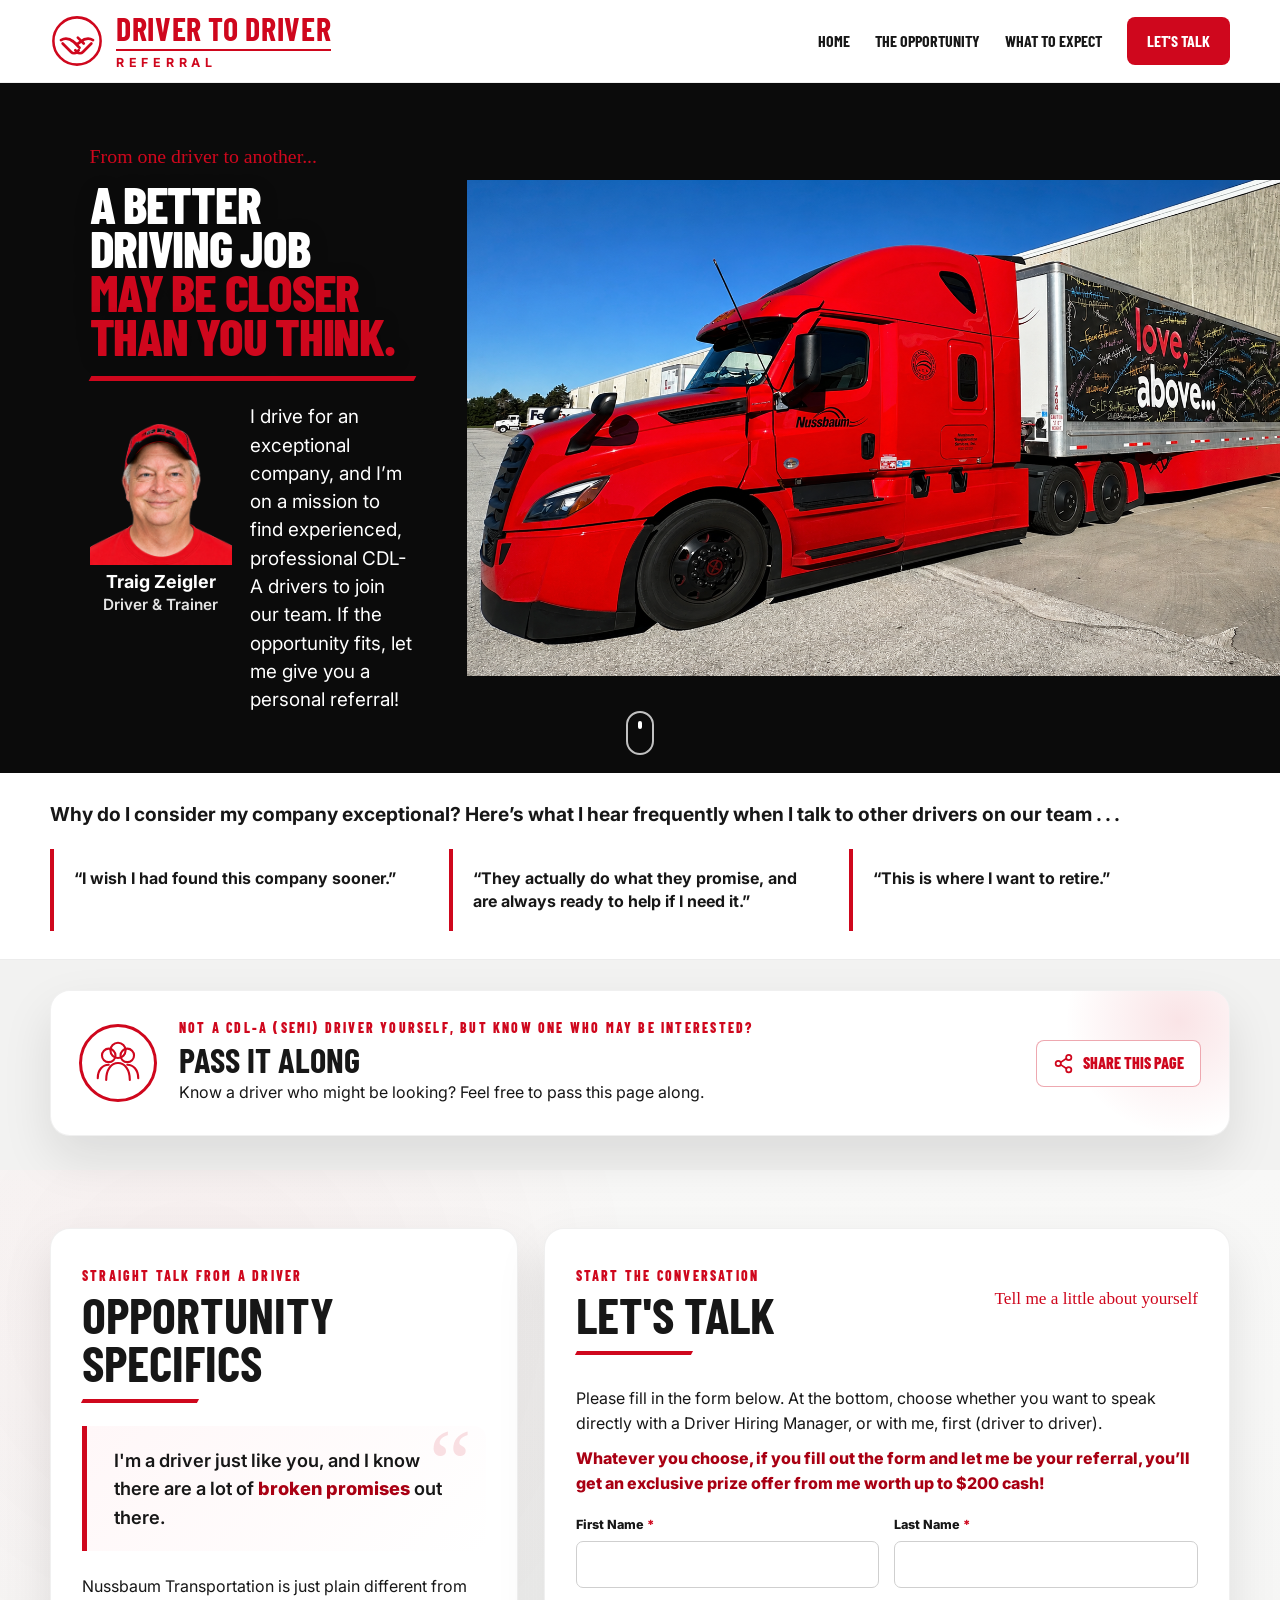
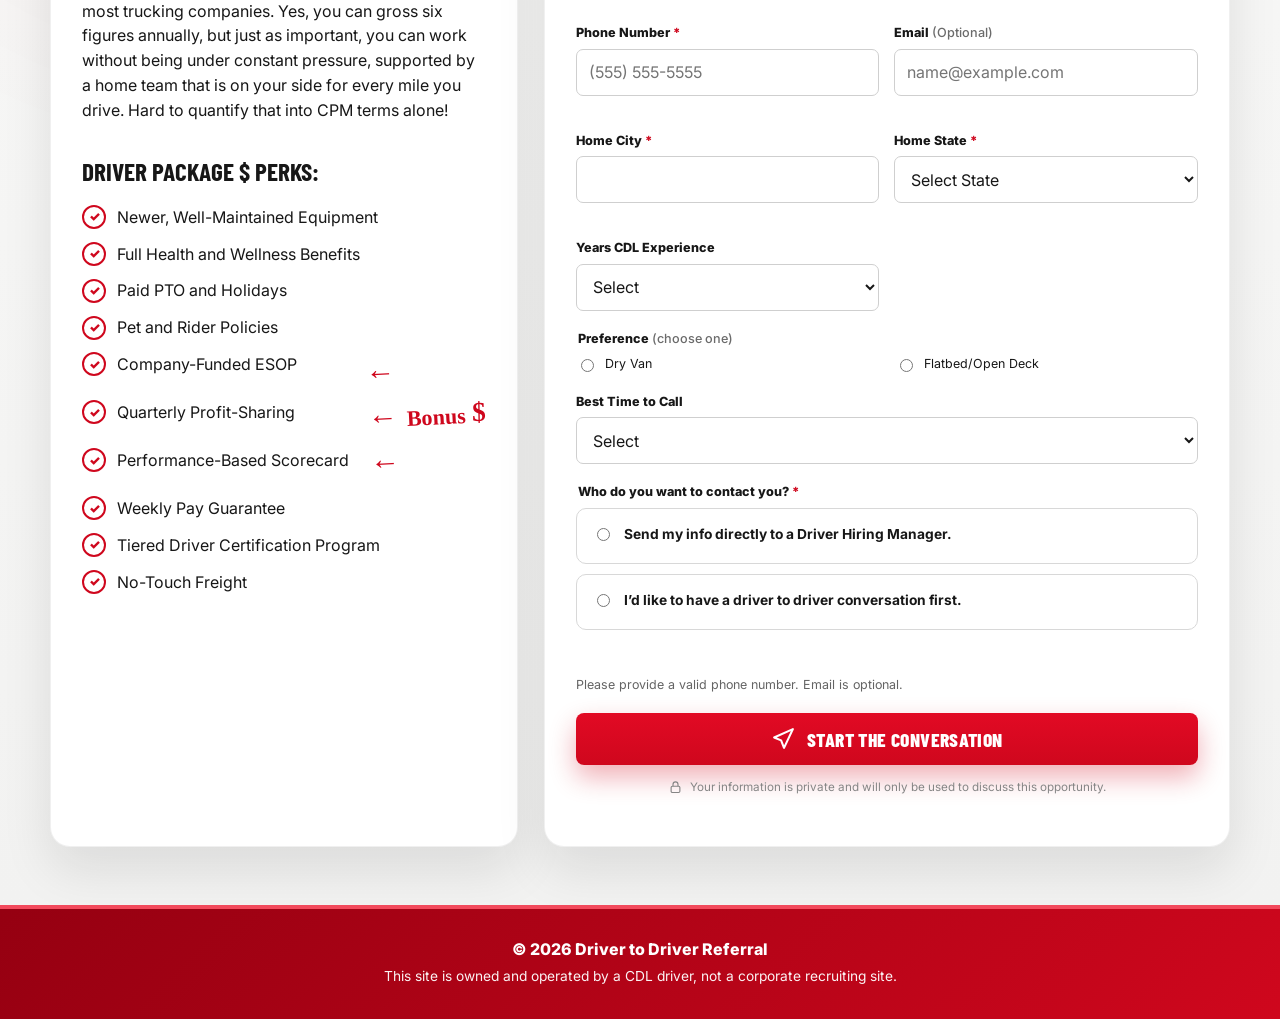
==== commit d93ee7e6: "Build 3.10.0" ====
--- a/index.html
+++ b/index.html
@@ -13,8 +13,8 @@
   <link rel="preconnect" href="https://fonts.googleapis.com">
   <link rel="preconnect" href="https://fonts.gstatic.com" crossorigin>
   <link href="https://fonts.googleapis.com/css2?family=Barlow+Condensed:wght@600;700;800&family=Inter:wght@400;500;600;700&family=Permanent+Marker&display=swap" rel="stylesheet">
-  <link rel="stylesheet" href="style-build-3-8-0.css?v=3.8.0">
-  <script src="script-build-3-8-0.js?v=3.8.0" defer></script>
+  <link rel="stylesheet" href="style-build-3-10-0.css?v=3.10.0">
+  <script src="script-build-3-10-0.js?v=3.10.0" defer></script>
 </head>
 <body>
   <a class="skip-link" href="#main">Skip to main content</a>
@@ -46,7 +46,7 @@
 
   <main id="main">
     <section class="hero" aria-labelledby="hero-title">
-      <img class="hero-image" src="assets/hero-truck.png?v=3.8.0" alt="Bright red tractor-trailer parked beside a warehouse under a blue sky" fetchpriority="high">
+      <img class="hero-image" src="assets/hero-truck.png?v=3.10.0" alt="Bright red tractor-trailer parked beside a warehouse under a blue sky" fetchpriority="high">
       <div class="hero-scrim" aria-hidden="true"></div>
       <div class="hero-texture" aria-hidden="true"></div>
 
@@ -62,16 +62,13 @@
           <div class="hero-rule" aria-hidden="true"></div>
           <div class="hero-personal">
             <figure class="hero-portrait">
-              <img src="assets/traig-zeigler.png?v=3.8.0" alt="Traig Zeigler, driver and trainer">
+              <img src="assets/traig-zeigler.png?v=3.10.0" alt="Traig Zeigler, driver and trainer">
               <figcaption>
                 <strong>Traig Zeigler</strong>
                 <span>Driver &amp; Trainer</span>
               </figcaption>
             </figure>
-            <p class="hero-intro">I've found a company that treats drivers right. If you're looking for a change, I'd be happy to share what I've experienced.</p>
-          </div>
-<div class="hero-actions">
-            <p class="no-pressure script">No pressure.<br>Just a conversation.</p>
+            <p class="hero-intro">I drive for an exceptional company, and I’m on a mission to find experienced, professional CDL-A drivers to join our team. If the opportunity fits, let me give you a personal referral!</p>
           </div>
         </div>
       </div>
@@ -80,7 +77,7 @@
 
     <section class="benefits driver-voices" id="opportunity" aria-label="What fellow drivers say">
       <div class="shell driver-voices-inner">
-        <p class="driver-voices-intro">My experience with the company isn’t unique — here’s what my fellow drivers often say . . .</p>
+        <p class="driver-voices-intro">Why do I consider my company exceptional? Here’s what I hear frequently when I talk to other drivers on our team . . .</p>
         <div class="driver-quotes">
           <blockquote>“I wish I had found this company sooner.”</blockquote>
           <blockquote>“They actually do what they promise, and are always ready to help if I need it.”</blockquote>
@@ -89,25 +86,34 @@
       </div>
     </section>
 
+
+    <section class="refer-section" aria-labelledby="refer-title">
+      <div class="shell refer-card panel">
+        <div class="refer-icon" aria-hidden="true"><svg viewBox="0 0 64 64"><circle cx="21" cy="23" r="8"/><circle cx="43" cy="23" r="8"/><circle cx="32" cy="17" r="9"/><path d="M8 50c0-10 6-16 13-16m35 16c0-10-6-16-13-16M18 52c0-12 6-20 14-20s14 8 14 20"/></svg></div>
+        <div class="refer-copy"><span class="section-kicker">Not a CDL-A (Semi) Driver yourself, but know one who may be interested?</span><h2 id="refer-title">Pass It Along</h2><p>Know a driver who might be looking? Feel free to pass this page along.</p></div>
+        <button class="share-button" id="share-button" type="button"><svg viewBox="0 0 24 24" aria-hidden="true"><circle cx="18" cy="5" r="3"/><circle cx="6" cy="12" r="3"/><circle cx="18" cy="19" r="3"/><path d="m8.7 10.7 6.6-4.4m-6.6 7 6.6 4.4"/></svg><span>Share This Page</span></button>
+      </div>
+    </section>
+
     <section class="conversation" id="expect">
       <div class="shell conversation-grid">
         <article class="story-card panel">
           <span class="section-kicker">Straight talk from a driver</span>
-          <h2>The Who &amp; What</h2><div class="red-rule" aria-hidden="true"></div>
+          <h2>Opportunity Specifics</h2><div class="red-rule" aria-hidden="true"></div>
 
           <blockquote>
             <p>I'm a driver just like you, and I know there are a lot of <mark>broken promises</mark> out there.</p>
           </blockquote>
 
-          <p>My company is growing and needs more professional, experienced drivers. I'm reaching out to you because I believe in the company, its culture, and the opportunity it offers.</p>
-          <p class="driver-line">I'm not a recruiter. I'm just a driver who wants to help other good drivers find a better fit.</p>
+          <p>Nussbaum Transportation is just plain different from most trucking companies. Yes, you can gross six figures annually, but just as important, you can work without being under constant pressure, supported by a home team that is on your side for every mile you drive. Hard to quantify that into CPM terms alone!</p>
 
-          <h3>When we talk, ask me about:</h3>
+          <h3>Driver Package $ Perks:</h3>
           <div class="talking-points-layout">
             <ul class="talking-points talking-points-before">
               <li>Newer, Well-Maintained Equipment</li>
               <li>Full Health and Wellness Benefits</li>
               <li>Paid PTO and Holidays</li>
+              <li>Pet and Rider Policies</li>
             </ul>
 
             <div class="bonus-cluster">
@@ -130,20 +136,25 @@
               <li>No-Touch Freight</li>
             </ul>
           </div>
-
-          <div class="driver-note">
-            <span class="driver-note-mark" aria-hidden="true"><svg viewBox="0 0 64 64"><path d="M13 31c5-3 10-2 15 2l4 3 4-3c5-4 10-5 15-2M15 35l10 10c2 2 5 2 7 0l2-2m15-8L39 45c-2 2-5 2-7 0l-2-2m-3-11 8 8m-2-12 7 7" fill="none" stroke="currentColor" stroke-width="4" stroke-linecap="round" stroke-linejoin="round"/></svg></span>
-            <p class="script">Drivers helping drivers.<br><strong>That's how it should be.</strong></p>
-          </div>
         </article>
 
         <section class="form-card panel" id="talk" aria-labelledby="talk-title">
           <div class="form-heading">
-            <div><span class="section-kicker">Start the conversation</span><h2 id="talk-title">Let's Talk</h2><div class="red-rule" aria-hidden="true"></div></div>
-            <p class="script">Tell me a little about yourself<br>and I'll reach out.</p>
+            <div>
+              <span class="section-kicker">Start the conversation</span>
+              <h2 id="talk-title">Let's Talk</h2>
+              <div class="red-rule" aria-hidden="true"></div>
+            </div>
+            <p class="script form-heading-prompt">Tell me a little about yourself</p>
+          </div>
+
+          <div class="form-introduction">
+            <p>Please fill in the form below. At the bottom, choose whether you want to speak directly with a Driver Hiring Manager, or with me, first (driver to driver).</p>
+            <p>Whatever you choose, if you fill out the form and let me be your referral, you’ll get an exclusive prize offer from me worth up to $200 cash!</p>
           </div>
 
           <form id="driver-form" action="https://formsubmit.co/redreferral1952@gmail.com" method="POST" novalidate>
+            <input type="hidden" name="_next" value="https://redreferralcdl.com/main-confirmation.html">
             <input type="hidden" name="_subject" value="New Driver to Driver Referral inquiry">
             <input type="hidden" name="_captcha" value="true">
             <input type="hidden" name="_template" value="table">
@@ -164,9 +175,9 @@
 
             <div class="field compact-field"><label for="best-time">Best Time to Call</label><select id="best-time" name="bestTime"><option value="">Select</option><option>Morning</option><option>Afternoon</option><option>Evening</option><option>Anytime</option></select></div>
 
-            <fieldset class="consent-options"><legend>What would you like me to do next? <span>*</span></legend>
-              <label class="choice-card"><input type="radio" name="nextStep" value="Share with recruiting" required><span><strong>I'm ready for you to share my information with Recruiting.</strong><small>You may pass this form along so the recruiting team can follow up.</small></span></label>
-              <label class="choice-card"><input type="radio" name="nextStep" value="Talk with driver first"><span><strong>I'd like to speak with you before you share my information with Recruiting.</strong><small>Please contact me first so we can talk through the opportunity.</small></span></label>
+            <fieldset class="consent-options"><legend>Who do you want to contact you? <span>*</span></legend>
+              <label class="choice-card"><input type="radio" name="nextStep" value="Share with recruiting" required><span><strong>Send my info directly to a Driver Hiring Manager.</strong></span></label>
+              <label class="choice-card"><input type="radio" name="nextStep" value="Talk with driver first"><span><strong>I’d like to have a driver to driver conversation first.</strong></span></label>
               <small id="next-step-error"></small>
             </fieldset>
 
@@ -178,14 +189,6 @@
         </section>
       </div>
     </section>
-
-    <section class="refer-section" aria-labelledby="refer-title">
-      <div class="shell refer-card panel">
-        <div class="refer-icon" aria-hidden="true"><svg viewBox="0 0 64 64"><circle cx="21" cy="23" r="8"/><circle cx="43" cy="23" r="8"/><circle cx="32" cy="17" r="9"/><path d="M8 50c0-10 6-16 13-16m35 16c0-10-6-16-13-16M18 52c0-12 6-20 14-20s14 8 14 20"/></svg></div>
-        <div class="refer-copy"><span class="section-kicker">Know a Driver?</span><h2 id="refer-title">Pass It Along</h2><p>Know a driver who might be looking? Feel free to pass this page along.</p></div>
-        <button class="share-button" id="share-button" type="button"><svg viewBox="0 0 24 24" aria-hidden="true"><circle cx="18" cy="5" r="3"/><circle cx="6" cy="12" r="3"/><circle cx="18" cy="19" r="3"/><path d="m8.7 10.7 6.6-4.4m-6.6 7 6.6 4.4"/></svg><span>Share This Page</span></button>
-      </div>
-    </section>
   </main>
 
   <footer class="site-footer">
--- a/style-build-3-10-0.css
+++ b/style-build-3-10-0.css
@@ -0,0 +1,374 @@
+:root{--red:#cf071d;--red-dark:#a90013;--ink:#171717;--muted:#646464;--paper:#fff;--soft:#f6f6f5;--line:#dedede;--shadow:0 22px 50px rgba(17,17,17,.10);--radius:20px;--shell:1180px}*,:before,:after{box-sizing:border-box}html{scroll-behavior:smooth}body{margin:0;color:var(--ink);background:var(--paper);font-family:Inter,Arial,sans-serif;line-height:1.55;-webkit-font-smoothing:antialiased}img{max-width:100%;display:block}a{color:inherit}button,input,select{font:inherit}button,a{-webkit-tap-highlight-color:transparent}.shell{width:min(calc(100% - 32px),var(--shell));margin-inline:auto}.sr-only{position:absolute;width:1px;height:1px;padding:0;margin:-1px;overflow:hidden;clip:rect(0,0,0,0);white-space:nowrap;border:0}.skip-link{position:fixed;z-index:999;left:16px;top:12px;padding:10px 14px;color:#fff;background:#111;border-radius:8px;transform:translateY(-150%)}.skip-link:focus{transform:translateY(0)}
+.site-header{position:sticky;top:0;z-index:100;background:rgba(255,255,255,.95);backdrop-filter:blur(14px);border-bottom:1px solid rgba(0,0,0,.06);transition:box-shadow .2s ease}.site-header.is-scrolled{box-shadow:0 8px 28px rgba(0,0,0,.08)}.header-inner{min-height:82px;display:flex;align-items:center;justify-content:space-between;gap:24px}.brand{display:inline-flex;align-items:center;gap:12px;color:var(--red);text-decoration:none}.brand-mark{width:54px;height:54px;display:grid;place-items:center}.brand-mark svg{width:100%;height:100%}.brand-copy{display:grid;line-height:.95;text-transform:uppercase}.brand-copy strong{font-family:"Barlow Condensed",sans-serif;font-size:clamp(1.55rem,3vw,2rem);letter-spacing:.02em}.brand-copy span{margin-top:6px;padding-top:6px;font-size:.78rem;font-weight:700;letter-spacing:.38em;border-top:2px solid currentColor}.menu-toggle{width:46px;height:42px;display:inline-grid;place-content:center;gap:5px;background:transparent;border:0;cursor:pointer}.menu-toggle span{width:26px;height:2px;background:var(--ink);border-radius:4px;transition:.2s}.menu-toggle[aria-expanded=true] span:nth-child(1){transform:translateY(7px) rotate(45deg)}.menu-toggle[aria-expanded=true] span:nth-child(2){opacity:0}.menu-toggle[aria-expanded=true] span:nth-child(3){transform:translateY(-7px) rotate(-45deg)}.primary-nav{position:absolute;left:0;right:0;top:100%;display:none;padding:14px 16px 20px;background:#fff;border-bottom:1px solid var(--line);box-shadow:0 12px 25px rgba(0,0,0,.08)}.primary-nav.is-open{display:grid}.primary-nav a{padding:13px 10px;font-family:"Barlow Condensed",sans-serif;font-size:1.12rem;font-weight:700;text-transform:uppercase;text-decoration:none}.primary-nav a:hover,.primary-nav a:focus-visible{color:var(--red)}.primary-nav .nav-cta{margin-top:8px;text-align:center;color:#fff;background:var(--red);border-radius:8px}
+.hero{position:relative;min-height:700px;overflow:hidden;background:#111}.hero-image{position:absolute;inset:0;width:100%;height:100%;object-fit:cover;object-position:58% center;transform:scale(1.015)}.hero-scrim{position:absolute;inset:0;background:linear-gradient(90deg,rgba(0,0,0,.93) 0%,rgba(0,0,0,.8) 31%,rgba(0,0,0,.4) 55%,rgba(0,0,0,.06) 78%),linear-gradient(0deg,rgba(0,0,0,.33),transparent 48%)}.hero-texture{position:absolute;inset:0;opacity:.12;background-image:radial-gradient(rgba(255,255,255,.25) .6px,transparent .6px);background-size:8px 8px;mix-blend-mode:soft-light}.hero-inner{position:relative;z-index:1;min-height:700px;display:flex;align-items:center;padding-block:56px}.hero-copy{width:min(100%,570px);color:#fff}.reveal-on-load{animation:heroIn .75s ease-out both}@keyframes heroIn{from{opacity:0;transform:translateY(18px)}to{opacity:1;transform:none}}.script{margin:0;color:var(--red);font-family:"Permanent Marker",cursive;font-weight:400}.eyebrow{font-size:clamp(1.1rem,3.8vw,1.7rem)}.hero h1{margin:12px 0 0;font-family:"Barlow Condensed",sans-serif;font-size:clamp(3.7rem,13.3vw,6.5rem);font-weight:800;line-height:.82;letter-spacing:-.025em;text-transform:uppercase;text-shadow:0 4px 18px rgba(0,0,0,.26)}.hero h1 span,.hero h1 em{display:block;font-style:normal}.hero h1 em{color:var(--red)}.hero-rule,.red-rule{height:5px;background:var(--red);transform:skewX(-28deg)}.hero-rule{width:min(100%,490px);margin:24px 0 20px}.hero-intro{max-width:515px;margin:0 0 18px;font-size:1.02rem}.hero-points{display:grid;grid-template-columns:1fr;gap:8px;margin:0;padding:0;list-style:none}.hero-points li{position:relative;padding-left:26px;font-size:.94rem;font-weight:600}.hero-points li:before{content:"✓";position:absolute;left:0;top:.05em;display:grid;place-items:center;width:18px;height:18px;color:#fff;background:var(--red);border-radius:50%;font-size:.72rem;font-weight:800}.hero-actions{display:flex;flex-wrap:wrap;align-items:center;gap:18px;margin-top:28px}.button{min-height:54px;display:inline-flex;align-items:center;justify-content:center;gap:11px;padding:13px 25px;color:#fff;background:linear-gradient(180deg,#e20a24,var(--red));border:0;border-radius:8px;box-shadow:0 12px 27px rgba(207,7,29,.32);font-family:"Barlow Condensed",sans-serif;font-size:1.36rem;font-weight:800;letter-spacing:.02em;text-transform:uppercase;text-decoration:none;cursor:pointer;transition:transform .18s ease,box-shadow .18s ease,filter .18s ease}.button:hover{transform:translateY(-2px);box-shadow:0 16px 34px rgba(207,7,29,.38);filter:saturate(1.08)}.button:focus-visible,.share-button:focus-visible{outline:3px solid #fff;outline-offset:3px}.button svg{width:25px;height:25px}.no-pressure{position:relative;padding-left:26px;color:#fff;font-size:1.05rem;line-height:1.18}.no-pressure:before{content:"↪";position:absolute;left:0;top:2px;color:#fff;font-family:sans-serif;font-size:1.4rem;transform:rotate(115deg)}.scroll-cue{position:absolute;z-index:2;bottom:18px;left:50%;width:28px;height:44px;border:2px solid rgba(255,255,255,.75);border-radius:16px;transform:translateX(-50%)}.scroll-cue span{position:absolute;left:50%;top:8px;width:4px;height:8px;background:#fff;border-radius:4px;transform:translateX(-50%);animation:scroll 1.7s infinite}@keyframes scroll{0%{opacity:0;transform:translate(-50%,0)}35%{opacity:1}100%{opacity:0;transform:translate(-50%,14px)}}
+.benefits{position:relative;background:#fff;border-bottom:1px solid #ececec}.benefits-grid{display:grid;grid-template-columns:repeat(2,1fr)}.benefit{min-width:0;padding:30px 16px 32px;text-align:center;border-right:1px solid #ececec;border-bottom:1px solid #ececec;transition:background .2s ease,transform .2s ease}.benefit:nth-child(2n){border-right:0}.benefit:hover{background:#fff8f9;transform:translateY(-3px)}.benefit-icon{width:60px;height:60px;margin:0 auto 13px;color:var(--red);transition:transform .2s ease}.benefit:hover .benefit-icon{transform:scale(1.08)}.benefit-icon svg{width:100%;height:100%;fill:none;stroke:currentColor;stroke-width:2.4;stroke-linecap:round;stroke-linejoin:round}.benefit h2{margin:0 0 8px;font-family:"Barlow Condensed",sans-serif;font-size:1.16rem;line-height:1;text-transform:uppercase}.benefit p{margin:0;color:#454545;font-size:.82rem;line-height:1.45}
+.conversation{padding:50px 0;background:radial-gradient(circle at 15% 10%,rgba(207,7,29,.045),transparent 28%),linear-gradient(180deg,#f8f8f7,#f2f2f1)}.conversation-grid{display:grid;gap:26px}.panel{background:#fff;border:1px solid rgba(0,0,0,.06);border-radius:var(--radius);box-shadow:var(--shadow)}.story-card,.form-card{padding:30px 23px}.section-kicker{display:block;margin-bottom:5px;color:var(--red);font-family:"Barlow Condensed",sans-serif;font-size:.86rem;font-weight:800;letter-spacing:.16em;text-transform:uppercase}.story-card h2,.form-card h2,.refer-card h2{margin:0;font-family:"Barlow Condensed",sans-serif;font-size:clamp(2.2rem,8vw,3.15rem);line-height:.95;text-transform:uppercase}.red-rule{width:116px;height:4px;margin:12px 0 23px}.story-card p{margin:0 0 18px}.story-card blockquote{position:relative;margin:0 0 23px;padding:20px 20px 20px 27px;background:linear-gradient(135deg,#fff7f8,#fff);border-left:5px solid var(--red);border-radius:0 12px 12px 0}.story-card blockquote:before{content:"“";position:absolute;right:14px;top:-11px;color:rgba(207,7,29,.12);font-family:Georgia,serif;font-size:6rem;line-height:1}.story-card blockquote p{position:relative;margin:0;font-size:1.14rem;font-weight:600}.story-card mark{color:var(--red-dark);background:transparent;font-weight:800}.driver-line{color:var(--red-dark);font-weight:800}.story-card h3{margin:29px 0 14px;font-family:"Barlow Condensed",sans-serif;font-size:1.58rem;text-transform:uppercase}.talking-points{display:grid;gap:12px;margin:0;padding:0;list-style:none}.talking-points li{position:relative;padding-left:35px}.talking-points li:before{content:"✓";position:absolute;left:0;top:.04em;display:grid;place-items:center;width:24px;height:24px;color:var(--red);border:2px solid var(--red);border-radius:50%;font-size:.8rem;font-weight:900}.driver-note{display:flex;align-items:center;gap:16px;margin-top:31px;padding:20px;background:linear-gradient(135deg,#f4f4f4,#fbfbfb);border:1px solid #ececec;border-radius:13px}.driver-note-mark{flex:0 0 58px;width:58px;height:58px;color:var(--red)}.driver-note-mark svg{width:100%;height:100%}.driver-note p{margin:0;color:#1f1f1f;font-size:1.15rem}.driver-note strong{color:var(--red)}.form-heading{display:flex;flex-direction:column;gap:5px;margin-bottom:10px}.form-heading .script{font-size:1.08rem;line-height:1.2}.form-grid{display:grid;gap:15px}.field label,fieldset legend{display:block;margin-bottom:6px;font-size:.79rem;font-weight:800}.field label>span,fieldset legend>span{color:var(--red)}.optional{color:#6b6b6b!important;font-weight:500}.field input,.field select{width:100%;min-height:47px;padding:10px 12px;color:var(--ink);background:#fff;border:1px solid #cfcfcf;border-radius:7px;outline:none;transition:border-color .16s ease,box-shadow .16s ease,background .16s ease}.field input:hover,.field select:hover{border-color:#aaa}.field input:focus,.field select:focus{border-color:var(--red);box-shadow:0 0 0 4px rgba(207,7,29,.10);background:#fff}.field input[aria-invalid=true],.field select[aria-invalid=true]{border-color:var(--red);box-shadow:0 0 0 3px rgba(207,7,29,.09)}.field small,.consent-options>small{display:block;min-height:17px;margin-top:3px;color:var(--red-dark);font-size:.75rem;line-height:1.2}.endorsements,.consent-options{margin:18px 0 0;padding:0;border:0}.endorsements{display:grid;grid-template-columns:1fr 1fr;gap:10px 16px}.endorsements legend{grid-column:1/-1}.endorsements label{display:flex;align-items:center;gap:8px;font-size:.78rem}.endorsements input,.choice-card input{accent-color:var(--red)}.compact-field{margin-top:18px}.consent-options{display:grid;gap:10px}.choice-card{display:grid;grid-template-columns:auto 1fr;gap:11px;align-items:flex-start;padding:15px;border:1px solid #d8d8d8;border-radius:10px;cursor:pointer;transition:border-color .16s ease,background .16s ease,box-shadow .16s ease}.choice-card:hover,.choice-card:has(input:checked){border-color:var(--red);background:#fff8f9;box-shadow:0 7px 18px rgba(207,7,29,.08)}.choice-card input{margin-top:4px}.choice-card strong{display:block;margin-bottom:3px;font-size:.86rem}.choice-card small{display:block;min-height:0;color:var(--muted);font-size:.76rem;line-height:1.35}.contact-note{margin:15px 0 10px;color:var(--muted);font-size:.78rem}.contact-note.is-error{color:var(--red-dark);font-weight:700}.submit-button{width:100%;margin-top:8px}.privacy-note{display:flex;align-items:center;justify-content:center;gap:7px;margin:13px 0 0;color:#858585;font-size:.73rem;text-align:center}.privacy-note svg{width:15px;height:15px;fill:none;stroke:currentColor;stroke-width:1.8}.form-status{margin-top:14px;padding:0;border-radius:8px;font-size:.84rem;font-weight:700}.form-status.success,.form-status.error{padding:12px 14px}.form-status.success{color:#145c32;background:#eaf7ef}.form-status.error{color:#8b0010;background:#fff0f2}
+.refer-section{padding:0 0 52px;background:#f2f2f1}.refer-card{position:relative;overflow:hidden;display:flex;align-items:center;gap:22px;padding:26px 28px}.refer-card:after{content:"";position:absolute;right:-70px;top:-90px;width:240px;height:240px;background:radial-gradient(circle,rgba(207,7,29,.11),transparent 67%)}.refer-icon{position:relative;z-index:1;flex:0 0 78px;width:78px;height:78px;color:var(--red);border:3px solid var(--red);border-radius:50%;display:grid;place-items:center}.refer-icon svg{width:54px;height:54px;fill:none;stroke:currentColor;stroke-width:2.5;stroke-linecap:round;stroke-linejoin:round}.refer-copy{position:relative;z-index:1;flex:1}.refer-card h2{font-size:2.15rem}.refer-card p{margin:4px 0}.refer-card strong{color:var(--red);font-size:.9rem}.share-button{position:relative;z-index:1;display:inline-flex;align-items:center;gap:9px;min-height:46px;padding:10px 16px;color:var(--red);background:#fff;border:1px solid rgba(207,7,29,.35);border-radius:8px;font-family:"Barlow Condensed",sans-serif;font-size:1rem;font-weight:800;text-transform:uppercase;cursor:pointer}.share-button:hover{background:#fff8f9}.share-button svg{width:21px;height:21px;fill:none;stroke:currentColor;stroke-width:2}.site-footer{position:relative;padding:28px 0;color:#fff;background:linear-gradient(135deg,#950011,var(--red));text-align:center}.site-footer:before{content:"";position:absolute;left:0;right:0;top:0;height:4px;background:#f24a5c}.site-footer p{margin:4px 0}.site-footer p:first-child{font-weight:800}.site-footer p:last-child{font-size:.86rem;opacity:.95}
+@media(min-width:620px){.hero-points{grid-template-columns:repeat(2,minmax(0,1fr))}.benefits-grid{grid-template-columns:repeat(3,1fr)}.benefit:nth-child(2n){border-right:1px solid #ececec}.benefit:nth-child(3n){border-right:0}.form-grid{grid-template-columns:repeat(2,minmax(0,1fr))}.form-heading{flex-direction:row;justify-content:space-between;align-items:flex-start}.form-heading .script{padding-top:3px;text-align:left}}
+@media(min-width:900px){.menu-toggle{display:none}.primary-nav{position:static;display:flex;align-items:center;gap:25px;padding:0;background:transparent;border:0;box-shadow:none}.primary-nav a{padding:10px 0;font-size:1rem}.primary-nav .nav-cta{margin:0;padding:12px 20px}.hero,.hero-inner{min-height:690px}.hero-copy{width:550px}.benefits-grid{grid-template-columns:repeat(6,1fr)}.benefit{border-right:1px solid #ececec!important;border-bottom:0;padding-inline:18px}.benefit:last-child{border-right:0!important}.conversation{padding:58px 0}.conversation-grid{grid-template-columns:minmax(0,.92fr) minmax(0,1.35fr);align-items:stretch}.story-card,.form-card{padding:36px 31px}}
+@media(min-width:1180px){.hero-image{object-position:center center}}
+@media(max-width:899px){.hero{min-height:auto}.hero-image{position:relative;height:330px;object-position:56% center}.hero-scrim{background:linear-gradient(180deg,rgba(0,0,0,.02) 0 260px,rgba(0,0,0,.98) 330px)}.hero-inner{min-height:auto;margin-top:-78px;padding-top:0;padding-bottom:48px;align-items:flex-start}.hero-copy{width:100%;padding:88px 6px 0}.hero h1{font-size:clamp(3.4rem,16vw,5.25rem)}.scroll-cue{display:none}.refer-card{align-items:flex-start;flex-wrap:wrap}.share-button{margin-left:100px}}
+@media(max-width:620px){.refer-card{display:grid;grid-template-columns:auto 1fr}.share-button{grid-column:1/-1;margin-left:0;width:100%;justify-content:center}}
+@media(max-width:430px){.shell{width:min(calc(100% - 24px),var(--shell))}.header-inner{min-height:72px}.brand-mark{width:43px;height:43px}.brand-copy strong{font-size:1.42rem}.brand-copy span{font-size:.67rem}.hero-image{height:285px}.hero-inner{margin-top:-68px}.benefit{padding-inline:10px}.story-card,.form-card{padding:25px 17px}.endorsements{grid-template-columns:1fr}.refer-card{padding:22px 18px}.refer-icon{flex-basis:64px;width:64px;height:64px}.refer-icon svg{width:44px;height:44px}}
+
+@media(prefers-reduced-motion:reduce){html{scroll-behavior:auto}*,:before,:after{animation-duration:.01ms!important;animation-iteration-count:1!important;transition-duration:.01ms!important}}
+
+
+/* Build 3.3 hero framing fixes.
+   Phones and portrait tablets preserve the tractor's front edge.
+   Landscape tablets use a smaller, right-positioned image so the tractor
+   sits beside the copy and only the front portion of the trailer remains. */
+@media (max-width: 899px) {
+  .hero-image {
+    width: 100%;
+    max-width: 100%;
+    left: auto;
+    right: auto;
+    object-fit: cover;
+    object-position: left center;
+    transform: none;
+  }
+}
+
+@media (min-width: 900px) and (max-width: 1100px) {
+  .hero {
+    background: #0b0b0b;
+  }
+
+  .hero-image {
+    width: auto;
+    max-width: none;
+    height: 68%;
+    inset: auto auto auto 40%;
+    top: 50%;
+    object-fit: contain;
+    object-position: left center;
+    transform: translateY(-50%);
+  }
+
+  .hero-copy {
+    width: min(39vw, 410px);
+  }
+
+  .hero h1 {
+    font-size: clamp(3.35rem, 6.2vw, 4.8rem);
+  }
+
+  .hero-scrim {
+    background:
+      linear-gradient(90deg, rgba(0,0,0,.96) 0%, rgba(0,0,0,.90) 34%, rgba(0,0,0,.56) 48%, rgba(0,0,0,.08) 72%),
+      linear-gradient(0deg, rgba(0,0,0,.38), transparent 52%);
+  }
+}
+
+/* Build 3.6: keep the Bonus $ annotation directly beside the three related rows. */
+.talking-points-layout {
+  display: grid;
+  gap: 12px;
+}
+
+.talking-points-layout .talking-points {
+  margin: 0;
+}
+
+.bonus-cluster {
+  display: grid;
+  grid-template-columns: minmax(0, 1fr) 118px;
+  column-gap: 12px;
+  align-items: stretch;
+}
+
+.bonus-callout {
+  position: relative;
+  min-height: 132px;
+  color: var(--red);
+  font-family: "Permanent Marker", cursive;
+  transform: rotate(-3deg);
+  pointer-events: none;
+}
+
+.bonus-callout strong {
+  position: absolute;
+  right: 0;
+  top: 50%;
+  transform: translateY(-50%);
+  font-size: 1.38rem;
+  line-height: 1;
+  white-space: nowrap;
+}
+
+
+.bonus-dollar {
+  display: inline-block;
+  margin-left: 0.04em;
+  font-size: 1.24em;
+  line-height: 0.72;
+  transform: translateY(-0.05em) rotate(2deg);
+  transform-origin: center bottom;
+}
+
+.bonus-arrow {
+  position: absolute;
+  left: 0;
+  font-size: 1.85rem;
+  line-height: 1;
+}
+
+.bonus-arrow-one { top: 4px; }
+.bonus-arrow-two { top: 49px; }
+.bonus-arrow-three { top: 94px; }
+
+@media (max-width: 1120px) {
+  .bonus-cluster {
+    grid-template-columns: minmax(0, 1fr) 100px;
+    column-gap: 8px;
+  }
+  .bonus-callout strong { font-size: 1.2rem; }
+  .bonus-arrow { font-size: 1.55rem; }
+}
+
+@media (max-width: 760px) {
+  .talking-points-layout { gap: 12px; }
+
+  .bonus-cluster {
+    grid-template-columns: minmax(0, 1fr) 96px;
+    column-gap: 4px;
+  }
+
+  .bonus-callout {
+    min-height: 132px;
+    transform: rotate(-2deg);
+  }
+
+  .bonus-callout strong {
+    right: 0;
+    font-size: 1.12rem;
+  }
+
+  .bonus-arrow {
+    left: 0;
+    font-size: 1.42rem;
+  }
+}
+
+@media (max-width: 430px) {
+  .bonus-cluster {
+    grid-template-columns: minmax(0, 1fr) 82px;
+  }
+
+  .bonus-callout strong {
+    font-size: 1rem;
+  }
+
+  .bonus-arrow {
+    font-size: 1.2rem;
+  }
+}
+
+
+/* Build 3.6.3 — desktop-only hero composition.
+   Mobile and tablet breakpoints above remain unchanged.
+   On desktop screens the hero becomes a true split composition:
+   copy occupies the dark left side; the truck image is constrained to
+   the right side so it no longer sits behind the messaging. */
+@media (min-width: 1101px) {
+  .hero {
+    background: #0b0b0b;
+  }
+
+  .hero-image {
+    inset: 0 0 0 auto;
+    left: 42%;
+    right: 0;
+    width: 58%;
+    max-width: none;
+    height: 100%;
+    object-fit: cover;
+    object-position: left center;
+    transform: none;
+  }
+
+  .hero-scrim {
+    background:
+      linear-gradient(90deg,
+        rgba(0,0,0,.98) 0%,
+        rgba(0,0,0,.98) 37%,
+        rgba(0,0,0,.86) 42%,
+        rgba(0,0,0,.28) 52%,
+        rgba(0,0,0,.04) 68%),
+      linear-gradient(0deg, rgba(0,0,0,.28), transparent 48%);
+  }
+
+  .hero-copy {
+    width: min(38vw, 520px);
+  }
+
+  .hero h1 {
+    font-size: clamp(4rem, 5.4vw, 6rem);
+  }
+}
+
+/* Build 3.6.4 — desktop-only hero proportion refinement.
+   Reduce the complete hero message group uniformly and give the truck image
+   more horizontal room. Mobile and tablet rules are intentionally unchanged. */
+@media (min-width: 1101px) {
+  .hero-image {
+    left: 32%;
+    width: 68%;
+  }
+
+  .hero-copy {
+    width: min(43vw, 520px);
+    transform: scale(.72);
+    transform-origin: left center;
+  }
+
+  .hero-scrim {
+    background:
+      linear-gradient(90deg,
+        rgba(0,0,0,.98) 0%,
+        rgba(0,0,0,.98) 28%,
+        rgba(0,0,0,.84) 32%,
+        rgba(0,0,0,.24) 42%,
+        rgba(0,0,0,.04) 58%),
+      linear-gradient(0deg, rgba(0,0,0,.28), transparent 48%);
+  }
+}
+
+
+/* Build 3.7.0 — approved hero content and responsive composition.
+   Based on Production Build 3.6.4. All non-hero sections remain unchanged. */
+.hero-personal{display:grid;grid-template-columns:132px minmax(0,1fr);align-items:start;gap:18px;margin-top:2px}
+.hero-portrait{margin:0;text-align:center;min-width:0}
+.hero-portrait img{display:block;width:132px;height:154px;object-fit:contain;object-position:center bottom;margin:0 auto}
+.hero-portrait figcaption{margin-top:7px;color:#fff;line-height:1.12;text-align:center}
+.hero-portrait figcaption strong{display:block;font-family:"Inter",sans-serif;font-size:1.02rem;font-weight:700}
+.hero-portrait figcaption span{display:block;margin-top:4px;font-family:"Inter",sans-serif;font-size:.88rem;font-weight:600;color:#e5e5e5}
+.hero-personal .hero-intro{max-width:none;margin:4px 0 0;font-size:1.16rem;line-height:1.48}
+
+/* Desktop: strict left copy panel / right image panel. */
+@media (min-width:1101px){
+  .hero{min-height:690px;background:#0b0b0b}
+  .hero-inner{min-height:690px;padding-block:44px}
+  .hero-copy{width:32%;max-width:none;transform:none;color:#fff;padding-right:24px}
+  .hero h1{font-size:clamp(3.1rem,4vw,4.75rem);line-height:.86;margin-top:10px}
+  .eyebrow{font-size:clamp(1.05rem,1.55vw,1.45rem)}
+  .hero-rule{width:100%;margin:18px 0 18px}
+  .hero-image{position:absolute;left:32%;right:0;top:0;bottom:0;width:68%;height:100%;object-fit:contain;object-position:left center;transform:none;background:#0b0b0b}
+  .hero-scrim{display:none}
+  .hero-texture{left:0;width:32%;right:auto;opacity:.1}
+  .hero-personal{grid-template-columns:142px minmax(0,1fr);gap:18px}
+  .hero-portrait img{width:142px;height:166px}
+  .hero-portrait figcaption strong{font-size:1.12rem}
+  .hero-portrait figcaption span{font-size:.96rem}
+  .hero-personal .hero-intro{font-size:1.18rem;line-height:1.5}
+  .hero-actions{margin-top:22px;gap:14px}
+  .button{font-size:1.22rem;min-height:50px;padding:11px 20px}
+  .no-pressure{font-size:.98rem}
+}
+
+/* Tablet landscape: retain approved split behavior. */
+@media (min-width:900px) and (max-width:1100px) and (orientation:landscape){
+  .hero{min-height:610px;background:#0b0b0b}
+  .hero-inner{min-height:610px;padding-block:34px}
+  .hero-copy{width:43%;max-width:none;padding-right:24px;transform:none}
+  .hero h1{font-size:clamp(3.3rem,5.7vw,4.7rem);line-height:.85}
+  .hero-image{position:absolute;left:43%;right:0;top:0;bottom:0;width:57%;height:100%;object-fit:contain;object-position:left center;transform:none;background:#0b0b0b}
+  .hero-scrim{display:none}
+  .hero-texture{left:0;width:43%;right:auto}
+  .hero-personal{grid-template-columns:118px minmax(0,1fr);gap:16px}
+  .hero-portrait img{width:118px;height:138px}
+  .hero-portrait figcaption strong{font-size:1rem}
+  .hero-portrait figcaption span{font-size:.86rem}
+  .hero-personal .hero-intro{font-size:1.05rem;line-height:1.45}
+  .hero-actions{margin-top:18px}
+}
+
+/* Mobile + tablet portrait: image first, content below, as in Build 3.6.4. */
+@media (max-width:899px), (min-width:900px) and (max-width:1100px) and (orientation:portrait){
+  .hero{min-height:auto;background:#0b0b0b}
+  .hero-image{position:relative;left:auto;right:auto;top:auto;bottom:auto;width:100%;height:clamp(285px,43vw,430px);object-fit:cover;object-position:left center;transform:none;background:#0b0b0b}
+  .hero-scrim{display:block;top:0;height:clamp(285px,43vw,430px);bottom:auto;background:linear-gradient(180deg,rgba(0,0,0,0) 64%,#0b0b0b 100%)}
+  .hero-texture{display:none}
+  .hero-inner{min-height:auto;margin-top:0;padding:28px 0 44px;align-items:flex-start;background:#0b0b0b}
+  .hero-copy{width:100%;padding:0 6px;transform:none}
+  .hero h1{font-size:clamp(3.25rem,11vw,5.25rem);line-height:.84}
+  .hero-rule{width:100%;max-width:490px}
+  .hero-personal{grid-template-columns:clamp(108px,20vw,145px) minmax(0,1fr);gap:18px;max-width:680px}
+  .hero-portrait img{width:100%;height:auto;max-height:180px}
+  .hero-portrait figcaption strong{font-size:clamp(.98rem,2.2vw,1.16rem)}
+  .hero-portrait figcaption span{font-size:clamp(.84rem,1.9vw,.98rem)}
+  .hero-personal .hero-intro{font-size:clamp(1.05rem,2.6vw,1.22rem);line-height:1.5}
+}
+
+@media (max-width:560px){
+  .hero-inner{padding-top:24px}
+  .hero-personal{grid-template-columns:112px minmax(0,1fr);gap:14px}
+  .hero-personal .hero-intro{font-size:1.05rem;line-height:1.45}
+  .hero-portrait figcaption strong{font-size:1rem}
+  .hero-portrait figcaption span{font-size:.86rem}
+}
+
+@media (max-width:390px){
+  .hero-personal{grid-template-columns:98px minmax(0,1fr);gap:12px}
+  .hero-personal .hero-intro{font-size:1rem}
+}
+
+
+/* Build 3.7.0 final alignment refinements to match approved desktop/tablet mockups. */
+@media (min-width:1101px){
+  .hero{--hero-split:36.5%;--hero-left-pad:clamp(24px,7vw,130px);}
+  .hero-inner{width:100%;max-width:none;margin:0;padding-left:var(--hero-left-pad);padding-right:0;}
+  .hero-copy{width:min(480px,calc(var(--hero-split) - var(--hero-left-pad) - 20px));padding-right:0;}
+  .hero-image{left:var(--hero-split);width:calc(100% - var(--hero-split));height:72%;top:14%;bottom:auto;object-fit:cover;object-position:left center;}
+  .hero-texture{width:var(--hero-split);}
+}
+
+@media (min-width:900px) and (max-width:1100px) and (orientation:landscape){
+  .hero{--hero-split:43%;--hero-left-pad:16px;}
+  .hero-inner{width:100%;max-width:none;margin:0;padding-left:var(--hero-left-pad);padding-right:0;}
+  .hero-copy{width:calc(var(--hero-split) - var(--hero-left-pad) - 20px);padding-right:0;}
+  .hero-image{left:var(--hero-split);width:calc(100% - var(--hero-split));height:72%;top:14%;bottom:auto;object-fit:cover;object-position:left center;}
+  .hero-texture{width:var(--hero-split);}
+}
+
+/* Build 3.8.0: fellow-driver quote replacement */
+.driver-voices-inner { padding-top: 28px; padding-bottom: 28px; }
+.driver-voices-intro { margin: 0 0 20px; font-size: clamp(1.05rem, 1.5vw, 1.3rem); font-weight: 700; line-height: 1.45; }
+.driver-quotes { display: grid; grid-template-columns: repeat(3, 1fr); gap: 18px; }
+.driver-quotes blockquote { margin: 0; padding: 18px 20px; border-left: 4px solid var(--red); font-size: 1rem; font-weight: 700; line-height: 1.45; }
+.preference-options label { display: inline-flex; align-items: center; gap: 8px; margin-right: 24px; }
+@media (max-width: 760px) {
+  .driver-quotes { grid-template-columns: 1fr; gap: 12px; }
+}
+
+
+/* Build 3.10.0 content refinements */
+.form-introduction {
+  margin: -2px 0 20px;
+  color: var(--ink);
+}
+.form-introduction p {
+  margin: 0 0 10px;
+  line-height: 1.55;
+}
+.form-introduction p:last-child {
+  margin-bottom: 0;
+  color: var(--red-dark);
+  font-weight: 800;
+}
+.form-heading-prompt {
+  margin-top: 8px !important;
+}
+.refer-section {
+  padding-top: 30px;
+  padding-bottom: 34px;
+}
+.driver-voices + .refer-section {
+  background: #f2f2f1;
+}
+@media (min-width: 620px) {
+  .form-heading-prompt {
+    padding-top: 16px !important;
+  }
+}
